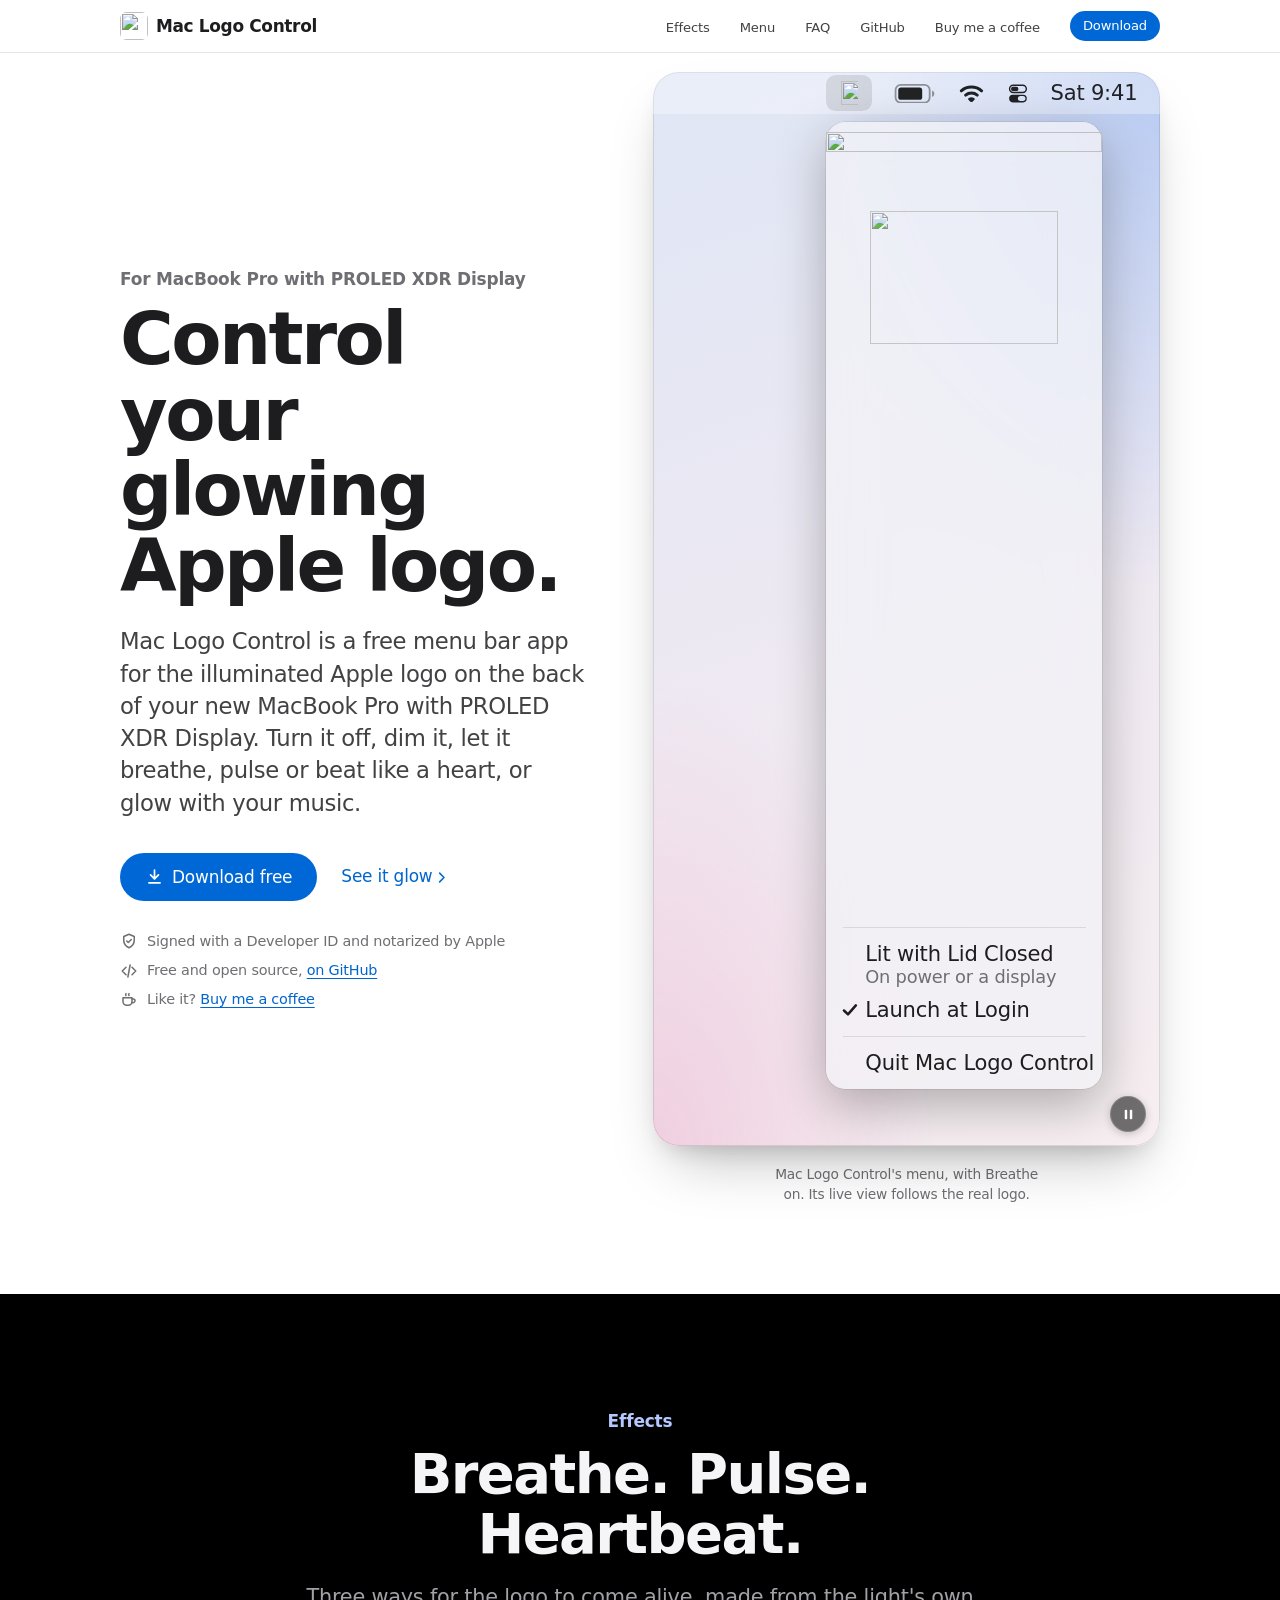
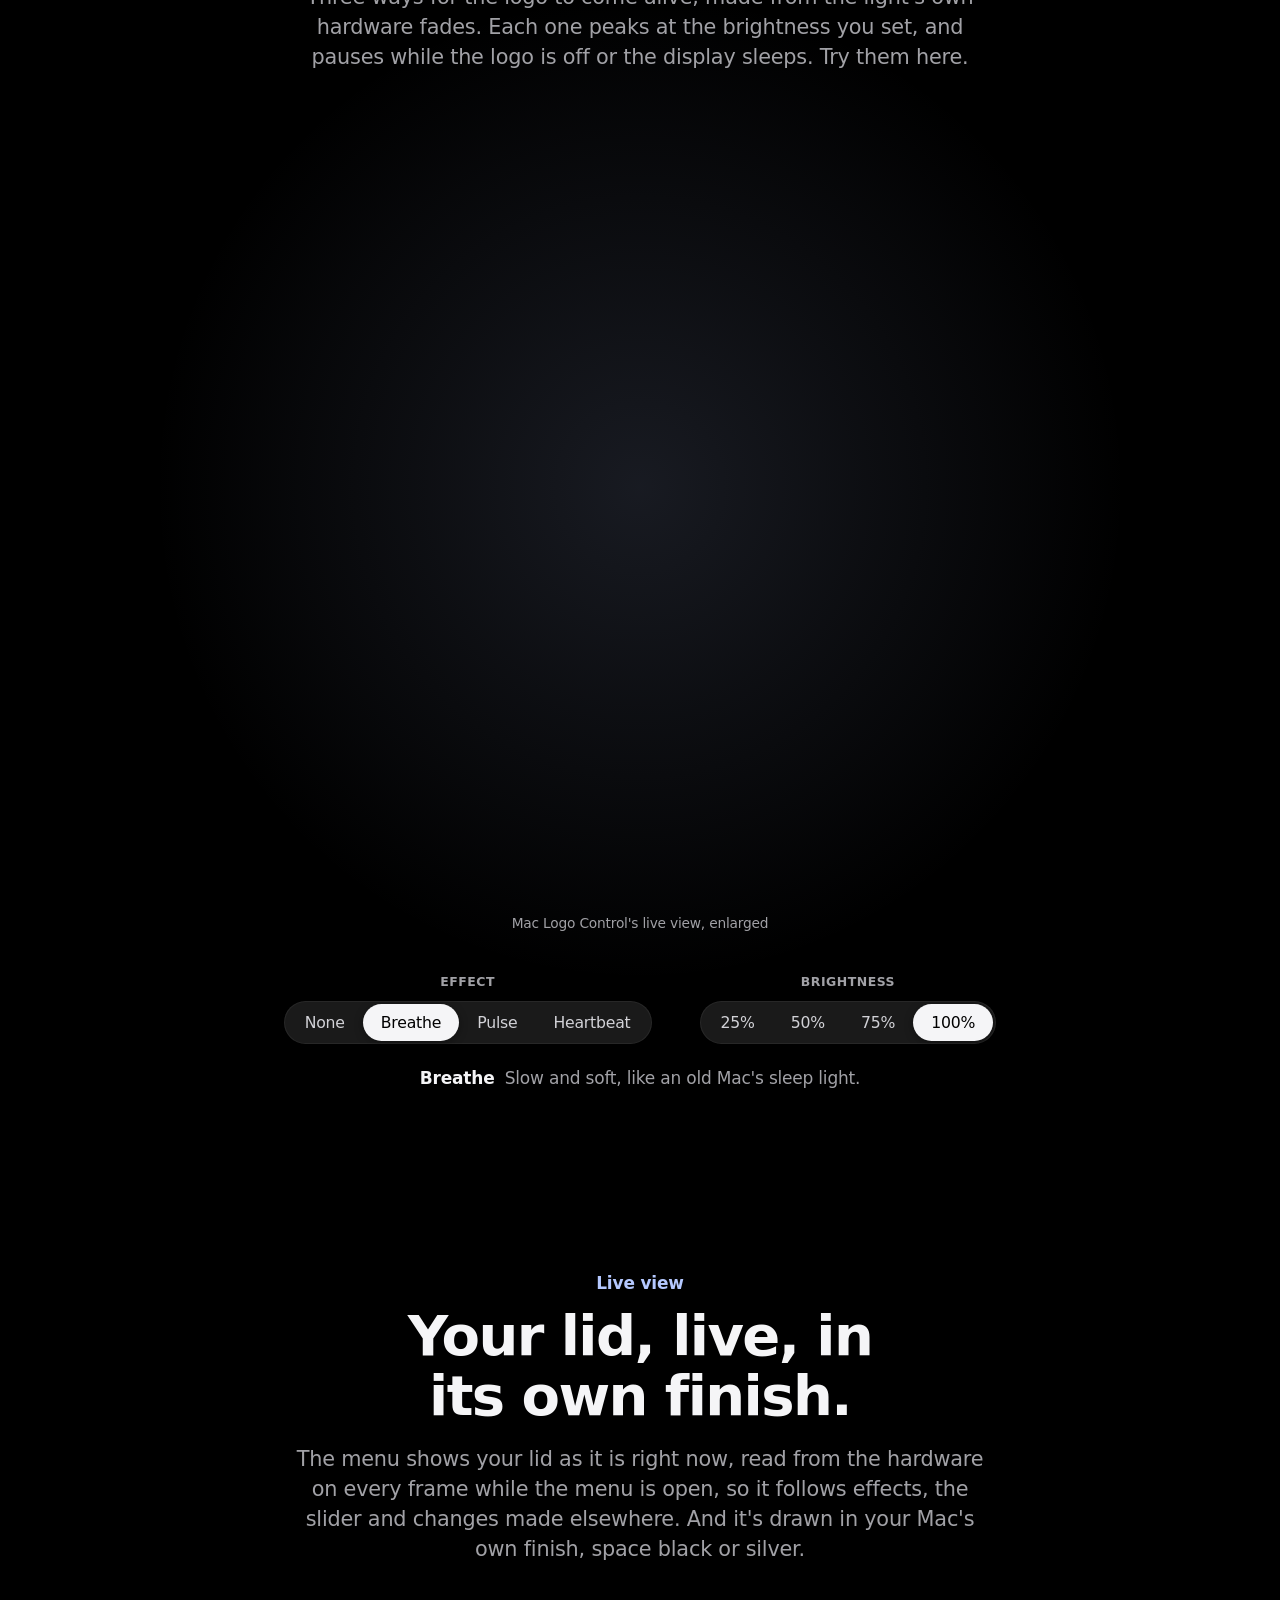
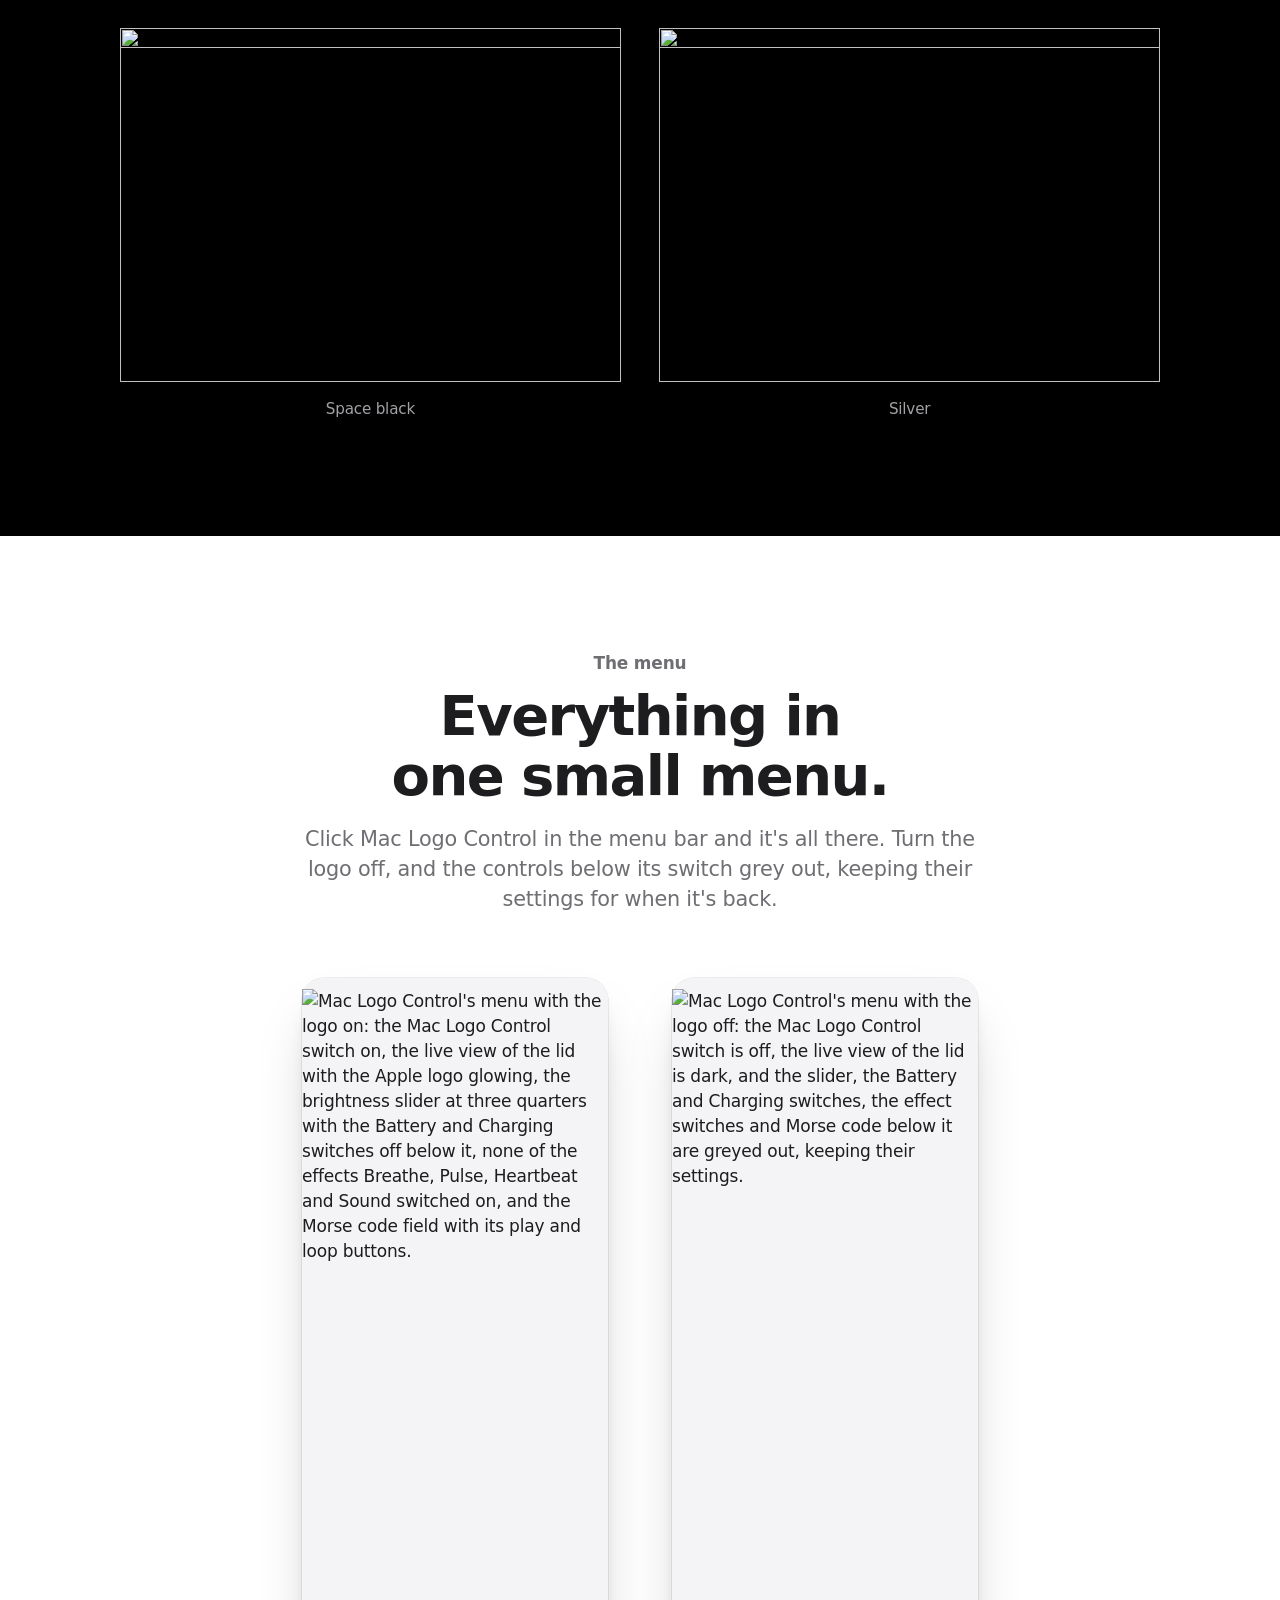
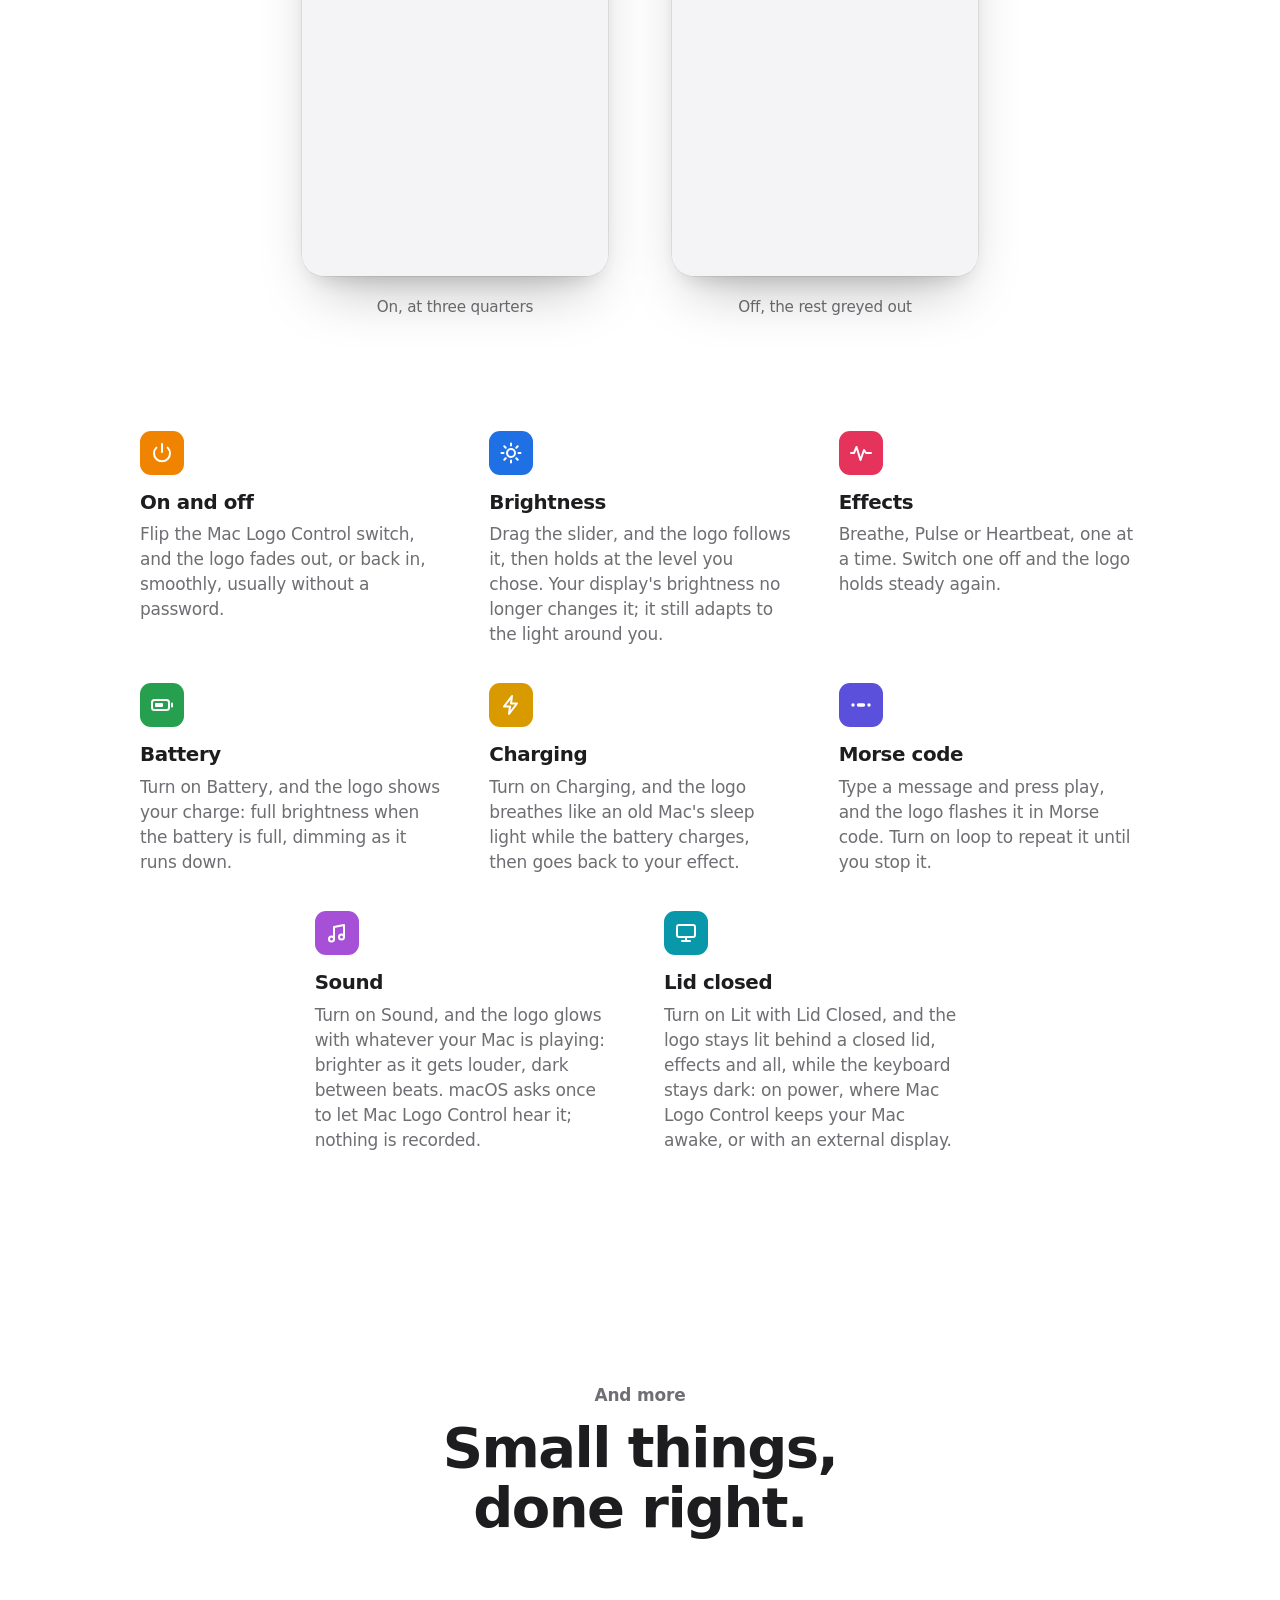
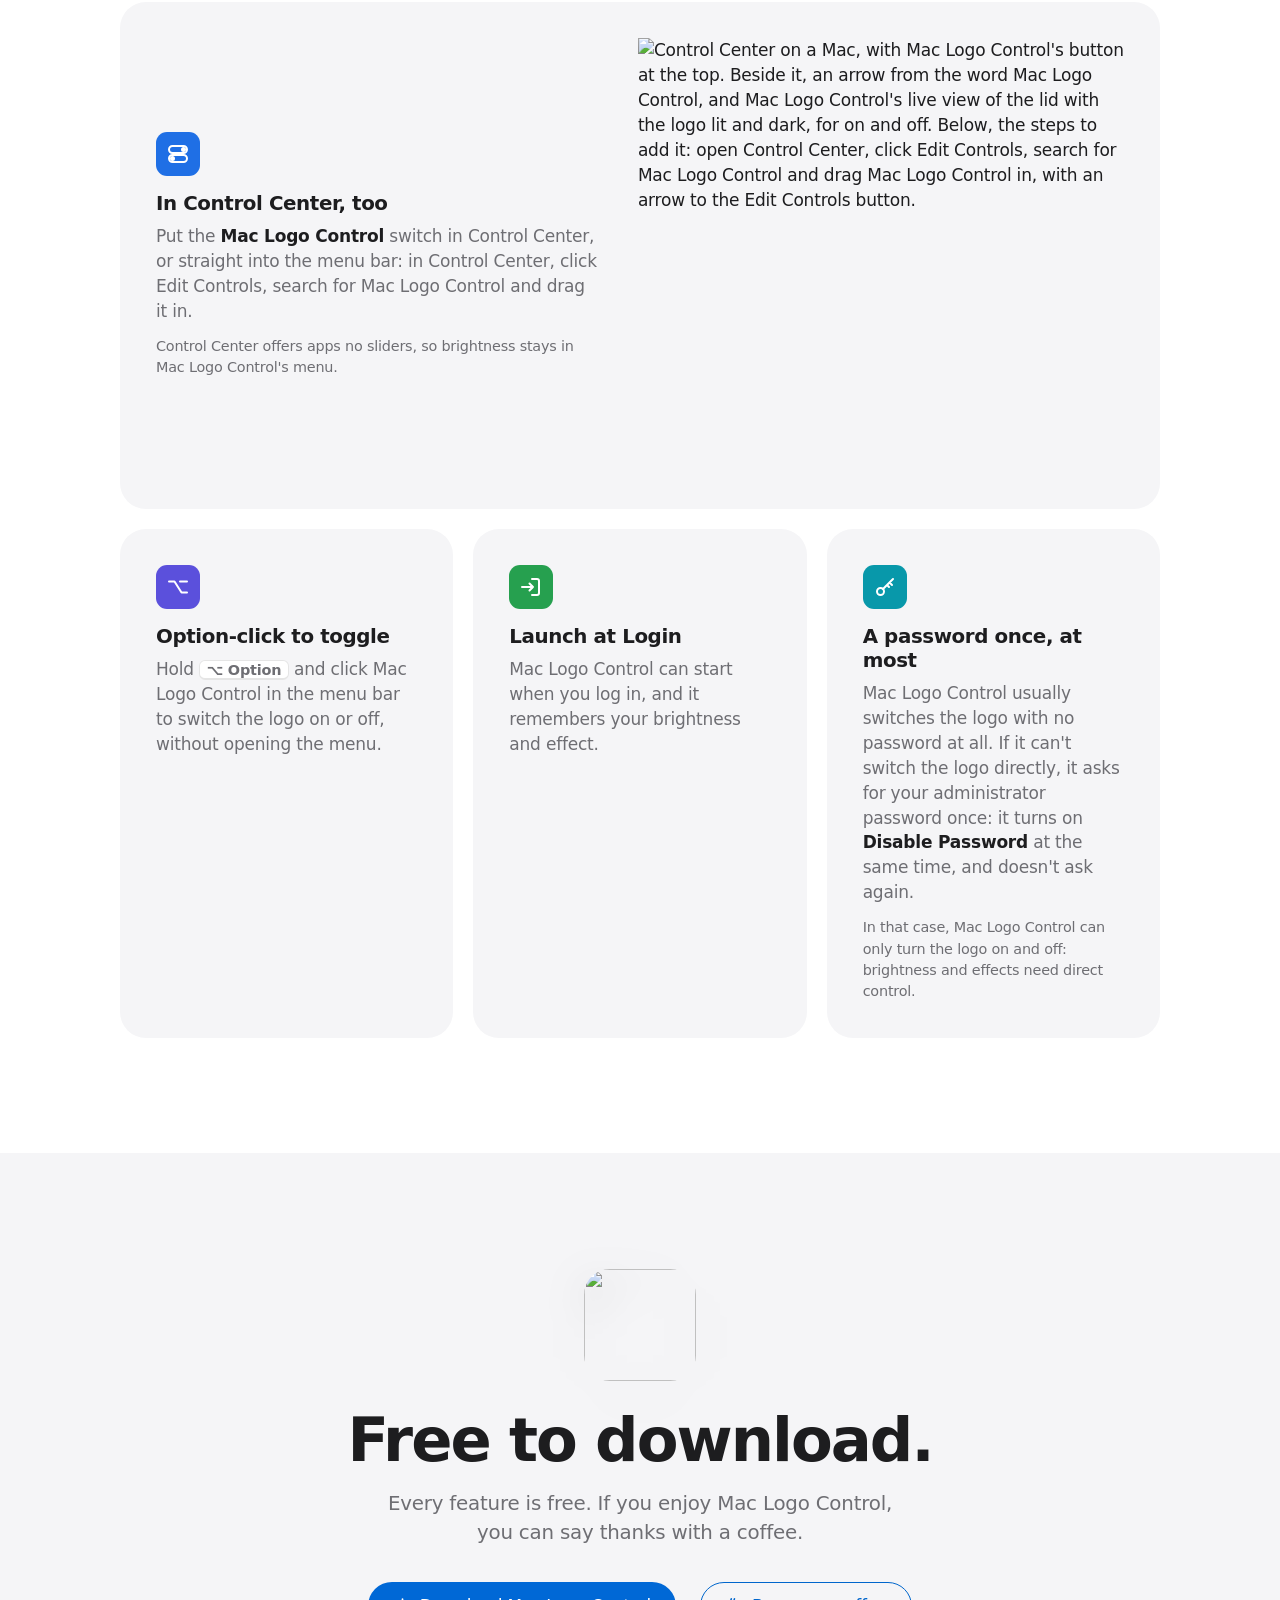
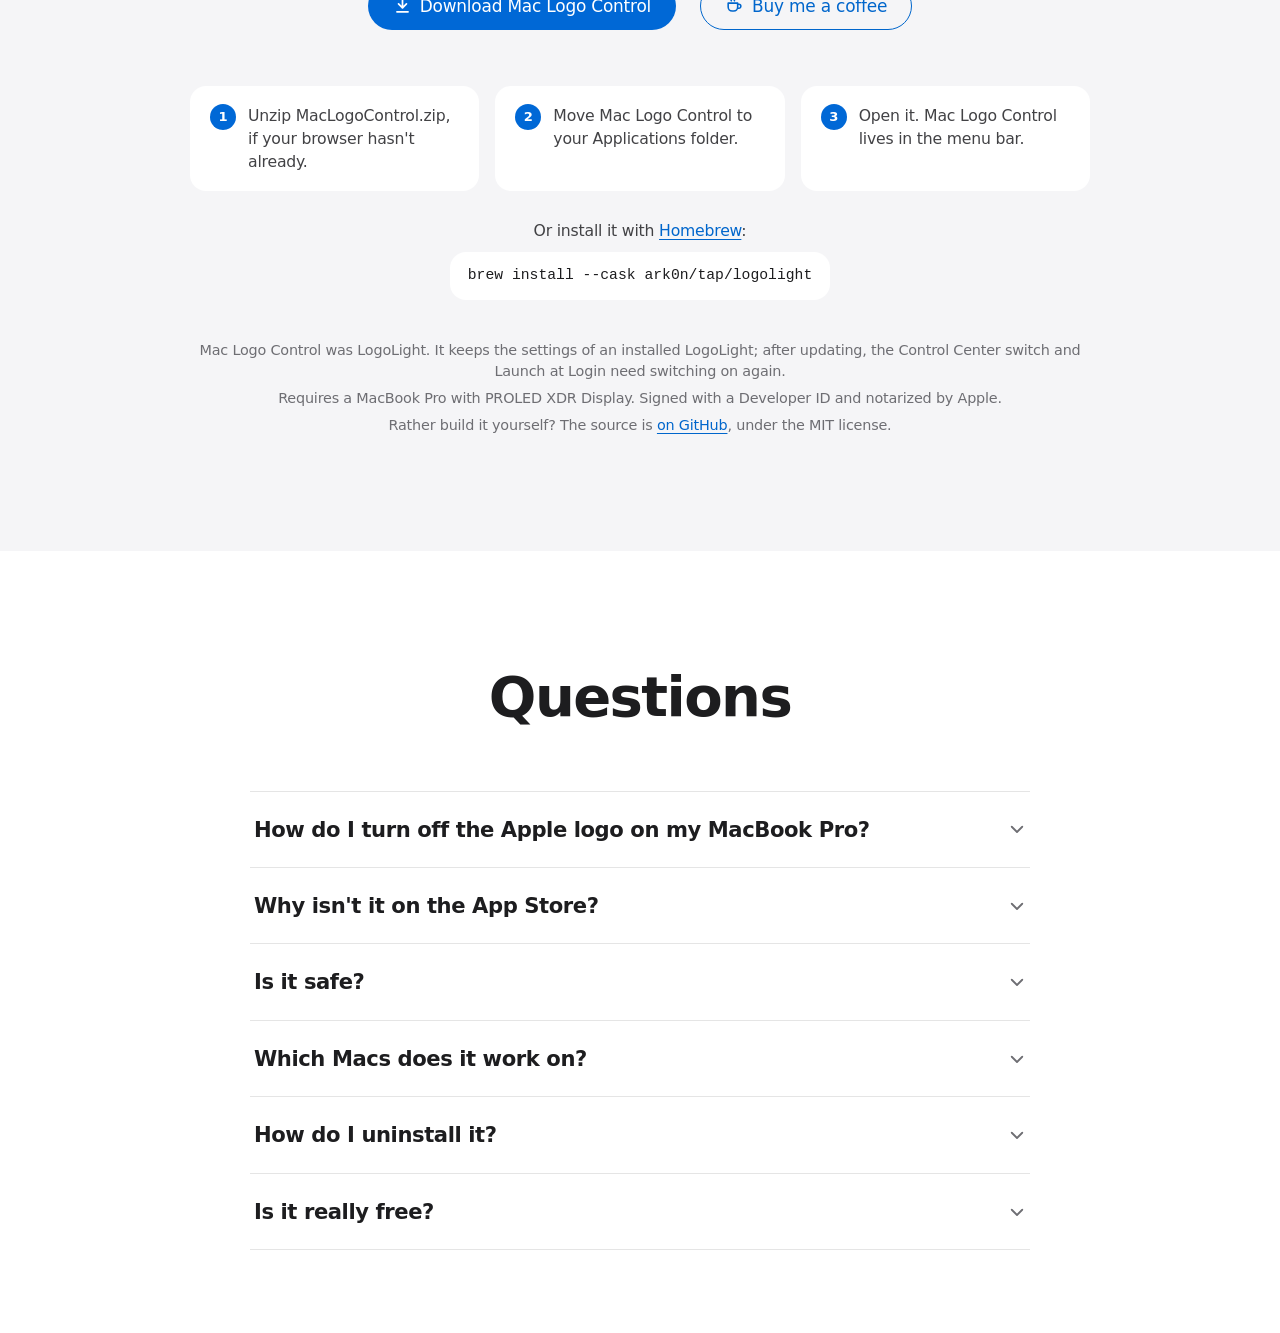
==== site/public/index.html @ 6c869ed7 "logolight.app stays the address; only the product's name changes The site now calls the app Mac Logo" ====
<!doctype html>
<html lang="en">
<head>
  <meta charset="utf-8">
  <meta name="viewport" content="width=device-width, initial-scale=1">
  <title>Mac Logo Control: turn off or dim the MacBook Pro's glowing Apple logo</title>
  <meta name="description" content="Turn off or dim the glowing Apple logo on the OLED MacBook Pro with PROLED XDR Display, let it breathe, pulse or beat like a heart, or glow with your music. A free, open-source menu bar app.">
  <meta name="robots" content="max-image-preview:large">
  <link rel="alternate" type="text/plain" href="https://logolight.app/llms.txt" title="Mac Logo Control, in plain text for AI assistants">
  <meta name="color-scheme" content="light dark">
  <meta name="theme-color" content="#ffffff" media="(prefers-color-scheme: light)">
  <meta name="theme-color" content="#0c0c0e" media="(prefers-color-scheme: dark)">
  <link rel="canonical" href="https://logolight.app/">
  <link rel="icon" href="favicon.ico" sizes="32x32">
  <link rel="icon" href="favicon.png" type="image/png" sizes="64x64">
  <link rel="apple-touch-icon" href="apple-touch-icon.png">
  <link rel="stylesheet" href="style.css">

  <meta property="og:type" content="website">
  <meta property="og:site_name" content="Mac Logo Control">
  <meta property="og:url" content="https://logolight.app/">
  <meta property="og:title" content="Mac Logo Control: turn off or dim the MacBook Pro's glowing Apple logo">
  <meta property="og:description" content="A free, open-source menu bar app for the illuminated Apple logo on the back of the OLED MacBook Pro with PROLED XDR Display. Turn it off, set its brightness, let it breathe, pulse or beat like a heart, or glow with your music.">
  <meta property="og:image" content="https://logolight.app/og-130.jpg">
  <meta property="og:image:type" content="image/jpeg">
  <meta property="og:image:width" content="1200">
  <meta property="og:image:height" content="630">
  <meta property="og:image:alt" content="Mac Logo Control: Control your glowing Apple logo. Turn it off, dim it, let it breathe or beat like a heart, or glow with your music. Right from the menu bar. Beside the text, Mac Logo Control's live view shows a large lid with the Apple logo glowing, next to its menu with the Mac Logo Control switch and Breathe switched on, and the Battery and Charging switches under the brightness slider.">
  <meta name="twitter:card" content="summary_large_image">

  <!-- Structured data for search engines and AI assistants: the app, and the FAQ below (keep the answers in step
       with the page's). A data block, not a script: it never runs, so the CSP's script-src 'none' doesn't apply.
       Bump softwareVersion with each release. -->
  <script type="application/ld+json">
  {
    "@context": "https://schema.org",
    "@graph": [
      {
        "@type": "WebSite",
        "@id": "https://logolight.app/#website",
        "url": "https://logolight.app/",
        "name": "Mac Logo Control",
        "inLanguage": "en"
      },
      {
        "@type": "SoftwareApplication",
        "@id": "https://logolight.app/#app",
        "name": "Mac Logo Control",
        "alternateName": "LogoLight",
        "url": "https://logolight.app/",
        "description": "A free, open-source menu bar app for the illuminated Apple logo on the back of the MacBook Pro with PROLED XDR Display (the OLED MacBook Pro). Turn the logo off and on with a smooth fade, set its brightness, animate it with Breathe, Pulse or Heartbeat, let it breathe while the battery charges, or let it glow with the sound your Mac is playing. Includes a control for Control Center.",
        "applicationCategory": "UtilitiesApplication",
        "operatingSystem": "macOS 14 or later",
        "softwareRequirements": "MacBook Pro with PROLED XDR Display",
        "softwareVersion": "1.4.0",
        "datePublished": "2026-11-20",
        "downloadUrl": "https://logolight.app/MacLogoControl.zip",
        "installUrl": "https://logolight.app/#download",
        "image": "https://logolight.app/images/app-icon-256.png",
        "screenshot": "https://logolight.app/images/menu-on-light-130.png",
        "featureList": [
          "Turn the illuminated Apple logo off and on, with a smooth fade",
          "Set the logo's brightness",
          "Effects: Breathe, Pulse and Heartbeat",
          "Battery indicator: the logo dims as the battery runs down",
          "Charging light: the logo breathes while the battery charges, like an old Mac's sleep light",
          "Flash a message in Morse code",
          "Sound: the logo glows with whatever the Mac is playing",
          "Keep the logo lit with the lid closed, on power or with an external display",
          "Live view of the lid in its own finish, space black or silver",
          "A Mac Logo Control switch for Control Center and the menu bar",
          "Option-click the menu bar icon to toggle the logo",
          "Launch at Login"
        ],
        "isAccessibleForFree": true,
        "offers": { "@type": "Offer", "price": "0", "priceCurrency": "USD" },
        "license": "https://opensource.org/license/mit",
        "author": { "@type": "Person", "name": "Ark0N", "url": "https://github.com/Ark0N" },
        "sameAs": ["https://github.com/Ark0N/MacLogoControl"]
      },
      {
        "@type": "FAQPage",
        "@id": "https://logolight.app/#faq",
        "mainEntity": [
          {
            "@type": "Question",
            "name": "How do I turn off the Apple logo on my MacBook Pro?",
            "acceptedAnswer": { "@type": "Answer", "text": "With Mac Logo Control, flip the Mac Logo Control switch at the top of its menu, or hold Option and click Mac Logo Control in the menu bar. The logo fades out, and stays off even after you quit Mac Logo Control or restart your Mac. Without Mac Logo Control, Apple's documented way is a command in Terminal: sudo defaults write com.apple.CoreBrightness LEBacklightMode -int 0 turns the logo off, and sudo defaults delete com.apple.CoreBrightness LEBacklightMode turns it back on. Apple documents only on and off; Mac Logo Control adds brightness and effects." }
          },
          {
            "@type": "Question",
            "name": "Why isn't it on the App Store?",
            "acceptedAnswer": { "@type": "Answer", "text": "Mac Logo Control works with the part of macOS that drives the logo, through system interfaces that Mac App Store apps aren't allowed to use. Store apps also have to run in a sandbox, which would shut Mac Logo Control out completely. So it's offered here instead, signed with a Developer ID and notarized by Apple." }
          },
          {
            "@type": "Question",
            "name": "Is it safe?",
            "acceptedAnswer": { "@type": "Answer", "text": "Mac Logo Control is signed with a Developer ID and notarized by Apple, which means Apple has checked it for malicious software. It usually needs no password. If Mac Logo Control can't switch the logo directly, it asks for one once, in the standard macOS dialog, and installs a small rule (in /etc/sudoers.d) that lets your user account run exactly two commands without a password: Apple's documented commands to turn the logo off and back on. Nothing else. The rule is checked before it's installed, so it can't break sudo, and unchecking Disable Password removes it. And the whole source is on GitHub, so anyone can check what it does." }
          },
          {
            "@type": "Question",
            "name": "Which Macs does it work on?",
            "acceptedAnswer": { "@type": "Answer", "text": "The MacBook Pro with PROLED XDR Display (the OLED MacBook Pro), the model with the illuminated Apple logo on the back of the lid. On other Macs, Mac Logo Control opens but tells you the logo isn't available." }
          },
          {
            "@type": "Question",
            "name": "How do I uninstall it?",
            "acceptedAnswer": { "@type": "Answer", "text": "If Disable Password is checked, uncheck it first. That removes the password rule. Turn off Launch at Login if you turned it on. Quit Mac Logo Control and move it from Applications to the Trash. Quitting stops any effect and returns the logo to its normal brightness. If you turned the logo off, it stays off. To turn it back on without Mac Logo Control, run sudo defaults delete com.apple.CoreBrightness LEBacklightMode in Terminal." }
          },
          {
            "@type": "Question",
            "name": "Is it really free?",
            "acceptedAnswer": { "@type": "Answer", "text": "Yes. Download it and use every feature for free. If you enjoy it, you can buy me a coffee, but it doesn't unlock anything; it just says thanks. It's open source, too: the code is on GitHub under the MIT license, so you can read it, change it or build it yourself." }
          }
        ]
      }
    ]
  }
  </script>
</head>
<body>
  <a class="skip" href="#main">Skip to content</a>

  <!-- Icons for the inline SVGs below. -->
  <svg class="sprite" aria-hidden="true" focusable="false">
    <defs>
      <symbol id="i-power" viewBox="0 0 24 24" fill="none" stroke="currentColor" stroke-width="2" stroke-linecap="round" stroke-linejoin="round"><path d="M12 3v8"/><path d="M6.4 6.6a8 8 0 1 0 11.2 0"/></symbol>
      <symbol id="i-sun" viewBox="0 0 24 24" fill="none" stroke="currentColor" stroke-width="2" stroke-linecap="round"><circle cx="12" cy="12" r="4"/><path d="M12 2.5v2M12 19.5v2M2.5 12h2M19.5 12h2M5.3 5.3l1.4 1.4M17.3 17.3l1.4 1.4M5.3 18.7l1.4-1.4M17.3 6.7l1.4-1.4"/></symbol>
      <symbol id="i-wave" viewBox="0 0 24 24" fill="none" stroke="currentColor" stroke-width="2" stroke-linecap="round" stroke-linejoin="round"><path d="M2 12h3l2.5-6 4 13 3.5-10 2 3h5"/></symbol>
      <symbol id="i-battery" viewBox="0 0 24 24" fill="none" stroke="currentColor" stroke-width="2" stroke-linecap="round" stroke-linejoin="round"><rect x="2" y="7" width="17" height="10" rx="2.5"/><path d="M22 10.5v3"/><rect x="5" y="10" width="8" height="4" rx="1" fill="currentColor" stroke="none"/></symbol>
      <symbol id="i-bolt" viewBox="0 0 24 24" fill="none" stroke="currentColor" stroke-width="2" stroke-linecap="round" stroke-linejoin="round"><path d="M13 3 5 13.5h6L10 21l8-10.5h-6z"/></symbol>
      <symbol id="i-morse" viewBox="0 0 24 24" fill="none" stroke="currentColor" stroke-width="3.4" stroke-linecap="round"><path d="M4 12h0M9.5 12h5M20 12h0"/></symbol>
      <symbol id="i-note" viewBox="0 0 24 24" fill="none" stroke="currentColor" stroke-width="2" stroke-linecap="round" stroke-linejoin="round"><path d="M9 18V6l10-2v12"/><circle cx="6.5" cy="18" r="2.5"/><circle cx="16.5" cy="16" r="2.5"/></symbol>
      <symbol id="i-display" viewBox="0 0 24 24" fill="none" stroke="currentColor" stroke-width="2" stroke-linecap="round" stroke-linejoin="round"><rect x="3" y="4" width="18" height="12" rx="2"/><path d="M12 16v4M8 20h8"/></symbol>
      <symbol id="i-option" viewBox="0 0 24 24" fill="none" stroke="currentColor" stroke-width="2" stroke-linecap="round" stroke-linejoin="round"><path d="M3 6.5h5.5l7 11H21M14 6.5h7"/></symbol>
      <symbol id="i-login" viewBox="0 0 24 24" fill="none" stroke="currentColor" stroke-width="2" stroke-linecap="round" stroke-linejoin="round"><path d="M13 4h5a2 2 0 0 1 2 2v12a2 2 0 0 1-2 2h-5"/><path d="M3 12h11M10.5 8.5 14 12l-3.5 3.5"/></symbol>
      <symbol id="i-key" viewBox="0 0 24 24" fill="none" stroke="currentColor" stroke-width="2" stroke-linecap="round" stroke-linejoin="round"><circle cx="7.5" cy="16.5" r="3.5"/><path d="M10 14 20 4M16.5 7.5l2.5 2.5M14 10l2 2"/></symbol>
      <symbol id="i-toggles" viewBox="0 0 24 24" fill="none" stroke="currentColor" stroke-width="2"><rect x="3" y="4" width="18" height="7" rx="3.5"/><circle cx="17.5" cy="7.5" r="1.5" fill="currentColor"/><rect x="3" y="13" width="18" height="7" rx="3.5"/><circle cx="6.5" cy="16.5" r="1.5" fill="currentColor"/></symbol>
      <symbol id="i-download" viewBox="0 0 24 24" fill="none" stroke="currentColor" stroke-width="2.2" stroke-linecap="round" stroke-linejoin="round"><path d="M12 4v11M7 10l5 5 5-5M5 20h14"/></symbol>
      <symbol id="i-cup" viewBox="0 0 24 24" fill="none" stroke="currentColor" stroke-width="2" stroke-linecap="round" stroke-linejoin="round"><path d="M4 9h12v5a5 5 0 0 1-5 5H9a5 5 0 0 1-5-5z"/><path d="M16 10.5h1.5a2.5 2.5 0 0 1 0 5H16"/><path d="M8 3.5c-.6.8-.6 1.7 0 2.5M12 3.5c-.6.8-.6 1.7 0 2.5"/></symbol>
      <symbol id="i-shield" viewBox="0 0 24 24" fill="none" stroke="currentColor" stroke-width="2" stroke-linecap="round" stroke-linejoin="round"><path d="M12 3 5 6v5c0 4.5 3 8.3 7 10 4-1.7 7-5.5 7-10V6z"/><path d="m9 12 2 2 4-4"/></symbol>
      <symbol id="i-code" viewBox="0 0 24 24" fill="none" stroke="currentColor" stroke-width="2" stroke-linecap="round" stroke-linejoin="round"><path d="m8 7-5 5 5 5M16 7l5 5-5 5M13.5 4l-3 16"/></symbol>
      <symbol id="i-chevron" viewBox="0 0 24 24" fill="none" stroke="currentColor" stroke-width="2.4" stroke-linecap="round" stroke-linejoin="round"><path d="m9 5 7 7-7 7"/></symbol>
      <symbol id="i-check" viewBox="0 0 12 12" fill="none" stroke="currentColor" stroke-width="1.7" stroke-linecap="round" stroke-linejoin="round"><path d="M2 6.4 4.7 9 10 3"/></symbol>
      <symbol id="i-pause" viewBox="0 0 16 16" fill="currentColor"><rect x="4" y="3" width="2.6" height="10" rx="1"/><rect x="9.4" y="3" width="2.6" height="10" rx="1"/></symbol>
      <symbol id="i-play" viewBox="0 0 16 16" fill="currentColor"><path d="M5 3.2v9.6a.8.8 0 0 0 1.2.7l7.6-4.8a.8.8 0 0 0 0-1.4L6.2 2.5A.8.8 0 0 0 5 3.2z"/></symbol>
      <!-- Generic menu bar glyphs for the scene around the real menu. -->
      <symbol id="g-battery" viewBox="0 0 27 13"><rect x=".6" y=".6" width="22.8" height="11.8" rx="3.4" fill="none" stroke="currentColor" stroke-opacity=".45" stroke-width="1.2"/><rect x="2.4" y="2.4" width="16" height="8.2" rx="1.8" fill="currentColor"/><path d="M25 4.4c.9.3 1.5 1.1 1.5 2.1s-.6 1.8-1.5 2.1z" fill="currentColor" fill-opacity=".45"/></symbol>
      <symbol id="g-wifi" viewBox="0 0 18 13"><path d="M2.2 4.6a10.4 10.4 0 0 1 13.6 0M5.1 7.4a6.1 6.1 0 0 1 7.8 0" fill="none" stroke="currentColor" stroke-width="2" stroke-linecap="round"/><path d="M8.12 11.64 6.94 10.46a.6.6 0 0 1 .09-.93 3.58 3.58 0 0 1 3.94 0 .6.6 0 0 1 .09.93l-1.18 1.18a1.25 1.25 0 0 1-1.76 0z" fill="currentColor"/></symbol>
      <symbol id="g-controls" viewBox="0 0 16 14"><rect x="2.36" y="1.48" width="11.23" height="4.86" rx="2.43" fill="none" stroke="currentColor" stroke-width=".95"/><rect x="3.31" y="2.44" width="5" height="3" rx="1.5" fill="currentColor"/><path d="M4.48 7.81h6.99a2.6 2.6 0 0 1 0 5.19H4.48a2.6 2.6 0 0 1 0-5.19zm4.93.94a1.66 1.66 0 0 0 0 3.31h2.12a1.66 1.66 0 0 0 0-3.31z" fill="currentColor" fill-rule="evenodd"/></symbol>
    </defs>
  </svg>

  <header class="site-header">
    <div class="wrap">
      <a class="brand" href="/">
        <img src="images/app-icon-128.png" width="28" height="28" alt="">
        <span>Mac Logo Control</span>
      </a>
      <nav class="site-nav" aria-label="Main">
        <ul>
          <li class="nav-wide"><a href="#effects">Effects</a></li>
          <li class="nav-wide"><a href="#menu">Menu</a></li>
          <li><a href="#faq">FAQ</a></li>
          <li class="nav-mid"><a href="https://github.com/Ark0N/MacLogoControl">GitHub</a></li>
          <li class="nav-coffee"><a href="https://buymeacoffee.com/arkon" rel="noopener">Buy me a coffee</a></li>
          <li><a class="nav-cta" href="#download">Download</a></li>
        </ul>
      </nav>
    </div>
  </header>

  <main id="main">
    <section class="hero" aria-labelledby="hero-title">
      <div class="wrap hero-grid">
        <div class="hero-copy">
          <p class="eyebrow">For MacBook Pro with PROLED XDR Display</p>
          <h1 id="hero-title">Control your glowing Apple&nbsp;logo.</h1>
          <p class="lead">Mac Logo Control is a free menu bar app for the illuminated Apple logo on the back of your new MacBook&nbsp;Pro with PROLED XDR&nbsp;Display. Turn it off, dim it, let it breathe, pulse or beat like a heart, or glow with your&nbsp;music.</p>
          <div class="actions">
            <a class="btn btn-primary" href="/MacLogoControl.zip">
              <svg aria-hidden="true" focusable="false"><use href="#i-download"/></svg>
              Download free
            </a>
            <a class="btn-link" href="#effects">See it glow<svg aria-hidden="true" focusable="false"><use href="#i-chevron"/></svg></a>
          </div>
          <ul class="facts" role="list">
            <li><svg aria-hidden="true" focusable="false"><use href="#i-shield"/></svg>Signed with a Developer ID and notarized by Apple</li>
            <li><svg aria-hidden="true" focusable="false"><use href="#i-code"/></svg><span>Free and open source, <a href="https://github.com/Ark0N/MacLogoControl">on GitHub</a></span></li>
            <li><svg aria-hidden="true" focusable="false"><use href="#i-cup"/></svg><span>Like it? <a href="https://buymeacoffee.com/arkon" rel="noopener">Buy me a coffee</a></span></li>
          </ul>
        </div>

        <figure class="scene">
          <div class="screen-frame">
            <!-- The menu is a real render of Mac Logo Control's panel (MACLOGOCONTROL_RENDER_PANEL, see PanelRenderer), with the
                 live view unlit; the menu bar, the menu's frame and its two plain items are drawn here, as the app shows
                 them. The live view's light (MACLOGOCONTROL_RENDER_LIGHT) is laid over the lid and faded with Breathe's timing. -->
            <div class="screen" role="img" aria-label="Mac Logo Control's menu, open below its icon in the menu bar. At the top, the Mac Logo Control switch is on. Below it, the live view of the lid, with the Apple logo glowing and slowly breathing, then the brightness slider near full and the Battery and Charging switches, and of the effects Breathe, Pulse, Heartbeat and Sound, Breathe is on. Below them, Morse code: a message field with play and loop buttons. Then Lit with Lid Closed, on power or with a display, Launch at Login, checked, and Quit Mac Logo Control.">
              <div class="menubar">
                <span class="status status-open">
                  <img class="status-icon" src="images/menubar-icon.png" width="12" height="17" alt="">
                  <span class="menu">
                    <span class="menu-panel">
                      <picture>
                        <source srcset="images/menu-breathe-dark-130.png" media="(prefers-color-scheme: dark)">
                        <img src="images/menu-breathe-light-130.png" width="850" height="2435" alt="" fetchpriority="high">
                      </picture>
                      <span class="glow anim-breathe">
                        <img class="halo" src="images/lid-light-696.png" width="696" height="492" alt="">
                        <img src="images/lid-shape-696.png" width="696" height="492" alt="">
                      </span>
                    </span>
                    <span class="menu-sep"></span>
                    <span class="menu-item menu-item-two">Lit with Lid Closed<span class="menu-subtitle">On power or a display</span></span>
                    <span class="menu-item"><svg class="menu-check" aria-hidden="true" focusable="false"><use href="#i-check"/></svg>Launch at Login</span>
                    <span class="menu-sep"></span>
                    <span class="menu-item">Quit Mac Logo Control</span>
                  </span>
                </span>
                <svg class="glyph glyph-battery" aria-hidden="true" focusable="false"><use href="#g-battery"/></svg>
                <svg class="glyph glyph-wifi" aria-hidden="true" focusable="false"><use href="#g-wifi"/></svg>
                <svg class="glyph glyph-controls" aria-hidden="true" focusable="false"><use href="#g-controls"/></svg>
                <span class="clock">Sat 9:41</span>
              </div>
            </div>
            <label class="pause">
              <input type="checkbox">
              <svg class="pause-icon" aria-hidden="true" focusable="false"><use href="#i-pause"/></svg>
              <svg class="play-icon" aria-hidden="true" focusable="false"><use href="#i-play"/></svg>
              <span class="visually-hidden">Pause the animation</span>
            </label>
          </div>
          <figcaption>Mac Logo Control's menu, with Breathe on. Its live view follows the real&nbsp;logo.</figcaption>
        </figure>
      </div>
    </section>

    <div class="stage">
      <section class="stage-part" id="effects" aria-labelledby="effects-title">
        <div class="wrap">
          <div class="section-head">
            <p class="eyebrow">Effects</p>
            <h2 id="effects-title">Breathe. Pulse. Heartbeat.</h2>
            <p>Three ways for the logo to come alive, made from the light's own hardware fades. Each one peaks at the brightness you set, and pauses while the logo is off or the display sleeps. Try them&nbsp;here.</p>
          </div>

          <div class="play">
            <!-- Mac Logo Control's live view at 14x (MACLOGOCONTROL_RENDER_SCALE, _GLOWS=0, _LIGHT): the lid unlit, with the logo's
                 light over it. The light's group and its glow both fade to the level, as the live view draws it.
                 The controls below pick the effect (timings from LogoEffect.cycle) and the level, without scripts. -->
            <figure class="big-lid">
              <span class="lid" role="img" aria-label="Mac Logo Control's live view, enlarged: the lid of the MacBook Pro, with the Apple logo glowing at the effect and brightness chosen below.">
                <img src="images/lid-black-1624.png" srcset="images/lid-black-696.png 696w, images/lid-black-1160.png 1160w, images/lid-black-1624.png 1624w" sizes="min(100vw - 32px, 760px)" width="1624" height="1148" alt="" loading="lazy" decoding="async">
                <span class="glow">
                  <img class="halo" src="images/lid-light-1624.png" srcset="images/lid-light-696.png 696w, images/lid-light-1160.png 1160w, images/lid-light-1624.png 1624w" sizes="min(100vw - 32px, 760px)" width="1624" height="1148" alt="" loading="lazy" decoding="async">
                  <img src="images/lid-shape-1624.png" srcset="images/lid-shape-696.png 696w, images/lid-shape-1160.png 1160w, images/lid-shape-1624.png 1624w" sizes="min(100vw - 32px, 760px)" width="1624" height="1148" alt="" loading="lazy" decoding="async">
                </span>
              </span>
              <figcaption>Mac Logo Control's live view, enlarged</figcaption>
            </figure>

            <div class="controls">
              <fieldset class="segmented">
                <legend>Effect</legend>
                <div class="segments">
                  <label><input type="radio" name="effect" id="fx-none"><span>None</span></label>
                  <label><input type="radio" name="effect" id="fx-breathe" checked><span>Breathe</span></label>
                  <label><input type="radio" name="effect" id="fx-pulse"><span>Pulse</span></label>
                  <label><input type="radio" name="effect" id="fx-heartbeat"><span>Heartbeat</span></label>
                </div>
              </fieldset>
              <fieldset class="segmented">
                <legend>Brightness</legend>
                <div class="segments">
                  <label><input type="radio" name="level" id="lv-25"><span>25%</span></label>
                  <label><input type="radio" name="level" id="lv-50"><span>50%</span></label>
                  <label><input type="radio" name="level" id="lv-75"><span>75%</span></label>
                  <label><input type="radio" name="level" id="lv-100" checked><span>100%</span></label>
                </div>
              </fieldset>
            </div>

            <div class="fx-notes">
              <p class="fx-note fx-note-none">No effect: the logo holds steady at your brightness, and still adapts to the light around&nbsp;you.</p>
              <p class="fx-note fx-note-breathe"><strong>Breathe</strong> Slow and soft, like an old Mac's sleep&nbsp;light.</p>
              <p class="fx-note fx-note-pulse"><strong>Pulse</strong> A steady, quicker rise and&nbsp;fall.</p>
              <p class="fx-note fx-note-heartbeat"><strong>Heartbeat</strong> Two quick beats, then a&nbsp;rest.</p>
              <p class="motion-note">Reduce Motion is on, so the effects aren't animated&nbsp;here.</p>
            </div>
          </div>
        </div>
      </section>

      <section class="stage-part" id="live-view" aria-labelledby="live-title">
        <div class="wrap">
          <div class="section-head">
            <p class="eyebrow">Live view</p>
            <h2 id="live-title">Your lid, live, in its own&nbsp;finish.</h2>
            <p>The menu shows your lid as it is right now, read from the hardware on every frame while the menu is open, so it follows effects, the slider and changes made elsewhere. And it's drawn in your Mac's own finish, space black or&nbsp;silver.</p>
          </div>

          <ul class="finishes" role="list">
            <li>
              <figure>
                <span class="lid" role="img" aria-label="The live view in space black, with the Apple logo glowing.">
                  <img src="images/lid-black-1160.png" srcset="images/lid-black-696.png 696w, images/lid-black-1160.png 1160w" sizes="(min-width: 640px) min(46vw, 500px), calc(100vw - 32px)" width="1160" height="820" alt="" loading="lazy" decoding="async">
                  <span class="glow">
                    <img class="halo" src="images/lid-light-1160.png" srcset="images/lid-light-696.png 696w, images/lid-light-1160.png 1160w" sizes="(min-width: 640px) min(46vw, 500px), calc(100vw - 32px)" width="1160" height="820" alt="" loading="lazy" decoding="async">
                    <img src="images/lid-shape-1160.png" srcset="images/lid-shape-696.png 696w, images/lid-shape-1160.png 1160w" sizes="(min-width: 640px) min(46vw, 500px), calc(100vw - 32px)" width="1160" height="820" alt="" loading="lazy" decoding="async">
                  </span>
                </span>
                <figcaption>Space black</figcaption>
              </figure>
            </li>
            <li>
              <figure>
                <span class="lid" role="img" aria-label="The live view in silver, with the Apple logo glowing.">
                  <img src="images/lid-silver-1160.png" srcset="images/lid-silver-696.png 696w, images/lid-silver-1160.png 1160w" sizes="(min-width: 640px) min(46vw, 500px), calc(100vw - 32px)" width="1160" height="820" alt="" loading="lazy" decoding="async">
                  <span class="glow">
                    <img class="halo" src="images/lid-light-1160.png" srcset="images/lid-light-696.png 696w, images/lid-light-1160.png 1160w" sizes="(min-width: 640px) min(46vw, 500px), calc(100vw - 32px)" width="1160" height="820" alt="" loading="lazy" decoding="async">
                    <img src="images/lid-shape-1160.png" srcset="images/lid-shape-696.png 696w, images/lid-shape-1160.png 1160w" sizes="(min-width: 640px) min(46vw, 500px), calc(100vw - 32px)" width="1160" height="820" alt="" loading="lazy" decoding="async">
                  </span>
                </span>
                <figcaption>Silver</figcaption>
              </figure>
            </li>
          </ul>
        </div>
      </section>
    </div>

    <section class="section" id="menu" aria-labelledby="menu-title">
      <div class="wrap">
        <div class="section-head">
          <p class="eyebrow">The menu</p>
          <h2 id="menu-title">Everything in one small menu.</h2>
          <p>Click Mac Logo Control in the menu bar and it's all there. Turn the logo off, and the controls below its switch grey out, keeping their settings for when it's back.</p>
        </div>

        <div class="menu-pair">
          <figure class="menu-shot">
            <span class="menu menu-alone">
              <picture>
                <source srcset="images/menu-on-dark-130.png" media="(prefers-color-scheme: dark)">
                <img src="images/menu-on-light-130.png" width="850" height="2435" alt="Mac Logo Control's menu with the logo on: the Mac Logo Control switch on, the live view of the lid with the Apple logo glowing, the brightness slider at three quarters with the Battery and Charging switches off below it, none of the effects Breathe, Pulse, Heartbeat and Sound switched on, and the Morse code field with its play and loop buttons." loading="lazy" decoding="async">
              </picture>
            </span>
            <figcaption>On, at three quarters</figcaption>
          </figure>
          <figure class="menu-shot">
            <span class="menu menu-alone">
              <picture>
                <source srcset="images/menu-off-dark-130.png" media="(prefers-color-scheme: dark)">
                <img src="images/menu-off-light-130.png" width="850" height="2435" alt="Mac Logo Control's menu with the logo off: the Mac Logo Control switch is off, the live view of the lid is dark, and the slider, the Battery and Charging switches, the effect switches and Morse code below it are greyed out, keeping their settings." loading="lazy" decoding="async">
              </picture>
            </span>
            <figcaption>Off, the rest greyed out</figcaption>
          </figure>
        </div>

        <ul class="trio" role="list">
          <li class="feature">
            <span class="tile tile-orange"><svg aria-hidden="true" focusable="false"><use href="#i-power"/></svg></span>
            <h3>On and off</h3>
            <p>Flip the Mac Logo Control switch, and the logo fades out, or back in, smoothly, usually without a password.</p>
          </li>
          <li class="feature">
            <span class="tile tile-blue"><svg aria-hidden="true" focusable="false"><use href="#i-sun"/></svg></span>
            <h3>Brightness</h3>
            <p>Drag the slider, and the logo follows it, then holds at the level you chose. Your display's brightness no longer changes it; it still adapts to the light around you.</p>
          </li>
          <li class="feature">
            <span class="tile tile-pink"><svg aria-hidden="true" focusable="false"><use href="#i-wave"/></svg></span>
            <h3>Effects</h3>
            <p>Breathe, Pulse or Heartbeat, one at a time. Switch one off and the logo holds steady again.</p>
          </li>
          <li class="feature">
            <span class="tile tile-green"><svg aria-hidden="true" focusable="false"><use href="#i-battery"/></svg></span>
            <h3>Battery</h3>
            <p>Turn on Battery, and the logo shows your charge: full brightness when the battery is full, dimming as it runs down.</p>
          </li>
          <li class="feature">
            <span class="tile tile-yellow"><svg aria-hidden="true" focusable="false"><use href="#i-bolt"/></svg></span>
            <h3>Charging</h3>
            <p>Turn on Charging, and the logo breathes like an old Mac's sleep light while the battery charges, then goes back to your effect.</p>
          </li>
          <li class="feature">
            <span class="tile tile-indigo"><svg aria-hidden="true" focusable="false"><use href="#i-morse"/></svg></span>
            <h3>Morse code</h3>
            <p>Type a message and press play, and the logo flashes it in Morse code. Turn on loop to repeat it until you stop it.</p>
          </li>
          <li class="feature">
            <span class="tile tile-purple"><svg aria-hidden="true" focusable="false"><use href="#i-note"/></svg></span>
            <h3>Sound</h3>
            <p>Turn on Sound, and the logo glows with whatever your Mac is playing: brighter as it gets louder, dark between beats. macOS asks once to let Mac Logo Control hear it; nothing is recorded.</p>
          </li>
          <li class="feature">
            <span class="tile tile-teal"><svg aria-hidden="true" focusable="false"><use href="#i-display"/></svg></span>
            <h3>Lid closed</h3>
            <p>Turn on Lit with Lid Closed, and the logo stays lit behind a closed lid, effects and all, while the keyboard stays dark: on power, where Mac Logo Control keeps your Mac awake, or with an external display.</p>
          </li>
        </ul>
      </div>
    </section>

    <section class="section" id="more" aria-labelledby="more-title">
      <div class="wrap">
        <div class="section-head">
          <p class="eyebrow">And more</p>
          <h2 id="more-title">Small things, done right.</h2>
        </div>

        <ul class="cards" role="list">
          <li class="card feature card-cc" data-feature="control-center">
            <div class="cc-copy">
              <span class="tile tile-blue"><svg aria-hidden="true" focusable="false"><use href="#i-toggles"/></svg></span>
              <h3>In Control Center, too</h3>
              <p>Put the <strong>Mac Logo Control</strong> switch in Control Center, or straight into the menu bar: in Control Center, click Edit Controls, search for Mac Logo Control and drag it&nbsp;in.</p>
              <p class="fine">Control Center offers apps no sliders, so brightness stays in Mac Logo Control's menu.</p>
            </div>
            <!-- The real Control Center screenshot (docs/control-center.png, the README's), with the card spanning the
                 row and the picture beside the text. For separate light and dark pictures, save them as
                 images/control-center-light.png and images/control-center-dark.png and add
                 <source srcset="images/control-center-dark.png" media="(prefers-color-scheme: dark)"> in a <picture>. -->
            <figure class="cc-shot">
              <img src="images/control-center-130.png" width="1440" height="1289" alt="Control Center on a Mac, with Mac Logo Control's button at the top. Beside it, an arrow from the word Mac Logo Control, and Mac Logo Control's live view of the lid with the logo lit and dark, for on and off. Below, the steps to add it: open Control Center, click Edit Controls, search for Mac Logo Control and drag Mac Logo Control in, with an arrow to the Edit Controls button." loading="lazy" decoding="async">
            </figure>
          </li>
          <li class="card feature">
            <span class="tile tile-indigo"><svg aria-hidden="true" focusable="false"><use href="#i-option"/></svg></span>
            <h3>Option-click to toggle</h3>
            <p>Hold <kbd>⌥ Option</kbd> and click Mac Logo Control in the menu bar to switch the logo on or off, without opening the menu.</p>
          </li>
          <li class="card feature">
            <span class="tile tile-green"><svg aria-hidden="true" focusable="false"><use href="#i-login"/></svg></span>
            <h3>Launch at Login</h3>
            <p>Mac Logo Control can start when you log in, and it remembers your brightness and effect.</p>
          </li>
          <li class="card feature">
            <span class="tile tile-teal"><svg aria-hidden="true" focusable="false"><use href="#i-key"/></svg></span>
            <h3>A password once, at most</h3>
            <p>Mac Logo Control usually switches the logo with no password at all. If it can't switch the logo directly, it asks for your administrator password once: it turns on <strong>Disable Password</strong> at the same time, and doesn't ask again.</p>
            <p class="fine">In that case, Mac Logo Control can only turn the logo on and off: brightness and effects need direct control.</p>
          </li>
        </ul>
      </div>
    </section>

    <section class="section section-alt" id="download" aria-labelledby="download-title">
      <div class="wrap offer">
        <img class="offer-icon" src="images/app-icon-256.png" width="112" height="112" alt="">
        <h2 id="download-title">Free to download.</h2>
        <p class="offer-text">Every feature is free. If you enjoy Mac Logo Control, you can say thanks with a&nbsp;coffee.</p>
        <div class="actions">
          <a class="btn btn-primary" href="/MacLogoControl.zip">
            <svg aria-hidden="true" focusable="false"><use href="#i-download"/></svg>
            Download Mac Logo Control
          </a>
          <!-- The support link, also in the README's Support section. Donations state no amount. -->
          <a class="btn btn-secondary" href="https://buymeacoffee.com/arkon" rel="noopener">
            <svg aria-hidden="true" focusable="false"><use href="#i-cup"/></svg>
            Buy me a coffee
          </a>
        </div>
        <ol class="steps" role="list" aria-label="Installing">
          <li>Unzip MacLogoControl.zip, if your browser hasn't already.</li>
          <li>Move Mac Logo Control to your Applications folder.</li>
          <li>Open it. Mac Logo Control lives in the menu bar.</li>
        </ol>
        <!-- The cask is in github.com/Ark0N/homebrew-tap; also in the README's Install section. -->
        <div class="brew">
          <p>Or install it with <a href="https://brew.sh" rel="noopener">Homebrew</a>:</p>
          <code class="brew-command"><span>brew install --cask</span> <span>ark0n/tap/logolight</span></code>
        </div>
        <p class="fine">Mac Logo Control was LogoLight. It keeps the settings of an installed LogoLight; after updating, the Control Center switch and Launch at Login need switching on again.</p>
        <p class="fine">Requires a MacBook Pro with PROLED XDR Display. Signed with a Developer ID and notarized by Apple.</p>
        <p class="fine">Rather build it yourself? The source is <a href="https://github.com/Ark0N/MacLogoControl">on GitHub</a>, under the MIT license.</p>
      </div>
    </section>

    <section class="section" id="faq" aria-labelledby="faq-title">
      <div class="wrap faq-wrap">
        <div class="section-head">
          <h2 id="faq-title">Questions</h2>
        </div>

        <div class="faq">
          <details>
            <summary><h3>How do I turn off the Apple logo on my MacBook&nbsp;Pro?</h3><svg aria-hidden="true" focusable="false"><use href="#i-chevron"/></svg></summary>
            <div class="answer">
              <p>With Mac Logo Control, flip the <strong>Mac Logo Control</strong> switch at the top of its menu, or hold <kbd>⌥ Option</kbd> and click Mac Logo Control in the menu bar. The logo fades out, and stays off even after you quit Mac Logo Control or restart your Mac.</p>
              <p>Without Mac Logo Control, <a href="https://support.apple.com/en-us/149248">Apple's documented way</a> is a command in Terminal: <code>sudo defaults write com.apple.CoreBrightness LEBacklightMode -int 0</code> turns the logo off, and <code>sudo defaults delete com.apple.CoreBrightness LEBacklightMode</code> turns it back on. Apple documents only on and off; Mac Logo Control adds brightness and effects.</p>
            </div>
          </details>

          <details>
            <summary><h3>Why isn't it on the App Store?</h3><svg aria-hidden="true" focusable="false"><use href="#i-chevron"/></svg></summary>
            <div class="answer">
              <p>Mac Logo Control works with the part of macOS that drives the logo, through system interfaces that Mac App Store apps aren't allowed to use. Store apps also have to run in a sandbox, which would shut Mac Logo Control out completely.</p>
              <p>So it's offered here instead, signed with a Developer ID and notarized by Apple.</p>
            </div>
          </details>

          <details>
            <summary><h3>Is it safe?</h3><svg aria-hidden="true" focusable="false"><use href="#i-chevron"/></svg></summary>
            <div class="answer">
              <p>Mac Logo Control is signed with a Developer ID and notarized by Apple, which means Apple has checked it for malicious software.</p>
              <p>It usually needs no password. If Mac Logo Control can't switch the logo directly, it asks for one once, in the standard macOS dialog, and installs a small rule (in <code>/etc/sudoers.d</code>) that lets your user account run exactly two commands without a password: Apple's documented commands to turn the logo off and back on. Nothing else. The rule is checked before it's installed, so it can't break <code>sudo</code>, and unchecking <strong>Disable Password</strong> removes it.</p>
              <p>And the whole source is <a href="https://github.com/Ark0N/MacLogoControl">on GitHub</a>, so anyone can check what it does.</p>
            </div>
          </details>

          <details>
            <summary><h3>Which Macs does it work on?</h3><svg aria-hidden="true" focusable="false"><use href="#i-chevron"/></svg></summary>
            <div class="answer">
              <p>The MacBook Pro with PROLED XDR Display (the OLED MacBook&nbsp;Pro), the model with the illuminated Apple logo on the back of the lid. On other Macs, Mac Logo Control opens but tells you the logo isn't available.</p>
            </div>
          </details>

          <details>
            <summary><h3>How do I uninstall it?</h3><svg aria-hidden="true" focusable="false"><use href="#i-chevron"/></svg></summary>
            <div class="answer">
              <ol>
                <li>If <strong>Disable Password</strong> is checked, uncheck it first. That removes the password rule.</li>
                <li>Turn off <strong>Launch at Login</strong> if you turned it on.</li>
                <li>Quit Mac Logo Control and move it from Applications to the Trash.</li>
              </ol>
              <p>Quitting stops any effect and returns the logo to its normal brightness. If you turned the logo off, it stays off. To turn it back on without Mac Logo Control, run <code>sudo defaults delete com.apple.CoreBrightness LEBacklightMode</code> in Terminal.</p>
            </div>
          </details>

          <details>
            <summary><h3>Is it really free?</h3><svg aria-hidden="true" focusable="false"><use href="#i-chevron"/></svg></summary>
            <div class="answer">
              <p>Yes. Download it and use every feature for free. If you enjoy it, you can <a href="https://buymeacoffee.com/arkon" rel="noopener">buy me a coffee</a>, but it doesn't unlock anything; it just says thanks.</p>
              <p>It's open source, too: the code is <a href="https://github.com/Ark0N/MacLogoControl">on GitHub</a> under the MIT license, so you can read it, change it or build it yourself.</p>
            </div>
          </details>
        </div>
      </div>
    </section>
  </main>

  <footer class="site-footer">
    <div class="wrap">
      <p class="brand">
        <img src="images/app-icon-128.png" width="24" height="24" alt="">
        <span>Mac Logo Control</span>
      </p>
      <p>A menu bar app for the MacBook Pro with PROLED XDR Display. Open source, <a href="https://github.com/Ark0N/MacLogoControl">on GitHub</a>. Like it? <a href="https://buymeacoffee.com/arkon" rel="noopener">Buy me a coffee</a>. This site sets no cookies and has no analytics.</p>
      <p>Mac Logo Control is not affiliated with or endorsed by Apple Inc. Apple, the Apple logo and MacBook Pro are trademarks of Apple Inc., registered in the U.S. and other countries.</p>
    </div>
  </footer>
</body>
</html>
---- site/public/style.css ----
/* Mac Logo Control site. No external requests: system fonts only, and every image is local. */

:root {
  color-scheme: light dark;
  --bg: #ffffff;
  --bg-alt: #f5f5f7;
  --card: #f5f5f7;
  --text: #1d1d1f;
  --text-2: #424245;
  --muted: #6e6e73;
  --hairline: rgb(0 0 0 / 0.1);
  --accent: #0066cc;
  --btn-bg: #0068d6;
  --btn-bg-hover: #0058b5;
  --btn-text: #ffffff;
  --code-bg: #e8e8ed;
  --header-bg: rgb(255 255 255 / 0.78);
  --shadow-lg: 0 30px 60px -20px rgb(0 0 0 / 0.28), 0 12px 24px -12px rgb(0 0 0 / 0.18);
  --icon-ring: none;

  /* The scene around the real menu: a corner of the screen, with the menu bar. */
  --wallpaper:
    radial-gradient(110% 80% at 100% 0%, #b9cbf2 0%, rgb(185 203 242 / 0) 60%),
    radial-gradient(90% 70% at 0% 100%, #f0cfe0 0%, rgb(240 207 224 / 0) 62%),
    linear-gradient(160deg, #dfe6f5 0%, #efe9f2 55%, #f6eef0 100%);
  --menubar-bg: rgb(255 255 255 / 0.32);
  --menubar-text: rgb(0 0 0 / 0.85);
  --status-highlight: rgb(0 0 0 / 0.1);
  --menu-bg: rgb(242 242 245 / 0.8);
  --menu-edge: rgb(0 0 0 / 0.14);
  --menu-text: #1d1d1f;
  --menu-sep: rgb(0 0 0 / 0.1);
  --icon-filter: none;

  /* Corner radii. Two things keep their own: the icon tiles (a quarter of their size, as on iOS) and the menu
     (macOS's 12 points, in the scene's --pt). */
  --radius-lg: 26px;
  --radius-md: 16px;
  --radius-sm: 8px;

  --font: -apple-system, BlinkMacSystemFont, "SF Pro Text", "Segoe UI", system-ui, Roboto, "Helvetica Neue", Arial, sans-serif;
  --mono: ui-monospace, "SF Mono", Menlo, Consolas, monospace;
  /* The live view's fade curve, measured on the real logo (docs/corebrightnessd.md). */
  --fade: cubic-bezier(0.17, 0, 0.17, 1);
}

@media (prefers-color-scheme: dark) {
  :root {
    /* A little lighter than black, so the stage (pure black, like the lid's surroundings at night) stands apart. */
    --bg: #0c0c0e;
    --bg-alt: #161618;
    --card: #1c1c1f;
    --text: #f5f5f7;
    --text-2: #d2d2d7;
    --muted: #a1a1a6;
    --hairline: rgb(255 255 255 / 0.12);
    --accent: #2997ff;
    --btn-bg: #0071e3;
    --btn-bg-hover: #147ce5;
    --btn-text: #ffffff;
    --code-bg: #2a2a2e;
    --header-bg: rgb(22 22 23 / 0.78);
    --shadow-lg: 0 30px 60px -20px rgb(0 0 0 / 0.7), 0 12px 24px -12px rgb(0 0 0 / 0.5);
    /* The app icon is dark, so it gets a fine edge on dark backgrounds. */
    --icon-ring: 0 0 0 1px rgb(255 255 255 / 0.16);

    --wallpaper:
      radial-gradient(110% 80% at 100% 0%, #2d3a6e 0%, rgb(45 58 110 / 0) 60%),
      radial-gradient(90% 70% at 0% 100%, #3a1f45 0%, rgb(58 31 69 / 0) 62%),
      linear-gradient(160deg, #121830 0%, #0d0f1d 60%, #120c18 100%);
    --menubar-bg: rgb(0 0 0 / 0.22);
    --menubar-text: rgb(255 255 255 / 0.92);
    --status-highlight: rgb(255 255 255 / 0.2);
    --menu-bg: rgb(38 38 41 / 0.82);
    --menu-edge: rgb(255 255 255 / 0.16);
    --menu-text: #f5f5f7;
    --menu-sep: rgb(255 255 255 / 0.12);
    --icon-filter: invert(1);
  }
}

*,
*::before,
*::after {
  box-sizing: border-box;
}

html {
  -webkit-text-size-adjust: 100%;
  text-size-adjust: 100%;
  scroll-behavior: smooth;
  /* The sticky header's height, so a section jumped to starts just below it. */
  scroll-padding-top: 53px;
}

body {
  margin: 0;
  background: var(--bg);
  color: var(--text);
  font: 17px/1.47 var(--font);
  letter-spacing: -0.012em;
  -webkit-font-smoothing: antialiased;
  overflow-x: clip;
}

img,
svg {
  display: block;
  max-width: 100%;
}

a {
  color: var(--accent);
  text-decoration: none;
}

a:hover {
  text-decoration: underline;
  text-underline-offset: 0.18em;
}

p a,
li a {
  text-decoration: underline;
  text-decoration-thickness: 1px;
  text-underline-offset: 0.18em;
}

:focus-visible {
  outline: 3px solid var(--accent);
  outline-offset: 3px;
  border-radius: var(--radius-sm);
}

h1,
h2,
h3 {
  margin: 0;
  font-weight: 700;
}

p,
figure {
  margin: 0;
}

figcaption {
  text-wrap: balance;
}

code {
  font-family: var(--mono);
  font-size: 0.86em;
  letter-spacing: 0;
  background: var(--code-bg);
  padding: 0.1em 0.35em;
  border-radius: 6px;
  overflow-wrap: anywhere;
}

kbd {
  font-family: var(--font);
  font-size: 0.85em;
  font-weight: 600;
  padding: 0.05em 0.45em;
  border: 1px solid var(--hairline);
  border-bottom-width: 2px;
  border-radius: 6px;
  background: var(--bg);
  white-space: nowrap;
}

strong {
  font-weight: 600;
  color: var(--text);
}

.wrap {
  width: 100%;
  max-width: 1120px;
  margin-inline: auto;
  padding-inline: max(16px, min(5vw, 40px));
}

.visually-hidden {
  position: absolute;
  width: 1px;
  height: 1px;
  margin: -1px;
  padding: 0;
  overflow: hidden;
  clip-path: inset(50%);
  white-space: nowrap;
  border: 0;
}

.skip {
  position: absolute;
  left: 16px;
  top: -200px;
  z-index: 20;
  padding: 10px 16px;
  border-radius: var(--radius-sm);
  background: var(--bg);
  color: var(--text);
}

.skip:focus {
  top: 12px;
  box-shadow: var(--shadow-lg);
}

.sprite {
  position: absolute;
  width: 0;
  height: 0;
  overflow: hidden;
}

/* Header */

.site-header {
  position: sticky;
  top: 0;
  z-index: 10;
  background: var(--header-bg);
  -webkit-backdrop-filter: saturate(180%) blur(20px);
  backdrop-filter: saturate(180%) blur(20px);
  border-bottom: 1px solid var(--hairline);
}

.site-header .wrap {
  display: flex;
  align-items: center;
  justify-content: space-between;
  gap: 12px;
  min-height: 52px;
}

.brand {
  display: inline-flex;
  align-items: center;
  gap: 8px;
  margin: 0;
  color: var(--text);
  font-weight: 600;
  font-size: 1.06rem;
  letter-spacing: -0.02em;
}

.brand:hover {
  text-decoration: none;
}

.brand img {
  width: 28px;
  height: 28px;
  margin-block: -2px;
  border-radius: 23%;
  box-shadow: var(--icon-ring);
}

.site-nav ul {
  display: flex;
  align-items: center;
  gap: clamp(14px, 2.6vw, 30px);
  margin: 0;
  padding: 0;
  list-style: none;
}

.site-nav a {
  color: var(--text-2);
  font-size: 0.82rem;
  letter-spacing: -0.01em;
  text-decoration: none;
}

.site-nav a:hover {
  color: var(--text);
  text-decoration: none;
}

.site-nav .nav-cta {
  display: inline-block;
  padding: 5px 13px;
  border-radius: 999px;
  background: var(--btn-bg);
  color: var(--btn-text);
  font-weight: 500;
}

.site-nav .nav-cta:hover {
  background: var(--btn-bg-hover);
  color: var(--btn-text);
}

@media (max-width: 560px) {
  .site-nav .nav-wide {
    display: none;
  }
}

/* The hero, the download section and the footer link to it too. */
@media (max-width: 820px) {
  .site-nav .nav-coffee {
    display: none;
  }
}

@media (max-width: 380px) {
  .site-nav .nav-mid {
    display: none;
  }
}

/* Buttons */

.actions {
  display: flex;
  flex-wrap: wrap;
  align-items: center;
  gap: 14px 24px;
}

.btn {
  display: inline-flex;
  align-items: center;
  justify-content: center;
  gap: 8px;
  min-height: 48px;
  padding: 12px 24px;
  border-radius: 999px;
  border: 1.5px solid transparent;
  font-weight: 500;
  font-size: 1.06rem;
  line-height: 1.2;
  transition: background-color 0.15s, color 0.15s, border-color 0.15s;
}

.btn:hover {
  text-decoration: none;
}

.btn svg {
  width: 19px;
  height: 19px;
  flex: none;
}

.btn-primary {
  background: var(--btn-bg);
  color: var(--btn-text);
}

.btn-primary:hover {
  background: var(--btn-bg-hover);
}

.btn-secondary {
  color: var(--accent);
  border-color: currentColor;
}

.btn-secondary:hover {
  background: var(--accent);
  border-color: var(--accent);
  color: var(--bg);
}

.btn-link {
  display: inline-flex;
  align-items: center;
  gap: 2px;
  font-size: 1.06rem;
}

.btn-link svg {
  width: 15px;
  height: 15px;
  margin-top: 1px;
}

/* Shared headings */

.eyebrow {
  margin-bottom: 10px;
  color: var(--muted);
  font-size: clamp(0.94rem, 0.88rem + 0.3vw, 1.06rem);
  font-weight: 600;
  letter-spacing: -0.01em;
  text-wrap: balance;
}

.section-head {
  max-width: 44rem;
  margin: 0 auto clamp(40px, 6vw, 64px);
  text-align: center;
}

.section-head h2 {
  font-size: clamp(2.1rem, 1.3rem + 2.8vw, 3.5rem);
  line-height: 1.07;
  letter-spacing: -0.028em;
  text-wrap: balance;
}

.section-head p:not(.eyebrow) {
  margin-top: 18px;
  color: var(--muted);
  font-size: clamp(1.06rem, 0.98rem + 0.4vw, 1.3rem);
  line-height: 1.45;
  text-wrap: pretty;
}

.section {
  padding-block: clamp(72px, 9vw, 120px);
}

.section-alt {
  background: var(--bg-alt);
}

/* Hero */

.hero {
  padding-block: clamp(12px, 1.5vw, 20px) clamp(56px, 7vw, 96px);
}

.hero-grid {
  display: grid;
  gap: clamp(40px, 6vw, 64px);
  align-items: center;
}

@media (min-width: 960px) {
  .hero-grid {
    grid-template-columns: minmax(0, 1fr) minmax(0, 1.08fr);
  }
}

.hero-copy {
  max-width: 34rem;
}

/* One column: the copy centred above the scene. */
@media (max-width: 959px) {
  .hero-copy {
    max-width: 36rem;
    margin-inline: auto;
    text-align: center;
  }

  .hero .actions,
  .facts li {
    justify-content: center;
  }

  .facts {
    justify-items: center;
  }
}

.hero h1 {
  font-size: clamp(2.7rem, 1.7rem + 3.6vw, 4.6rem);
  line-height: 1.03;
  letter-spacing: -0.035em;
  text-wrap: balance;
}

.lead {
  margin-top: 22px;
  color: var(--text-2);
  font-size: clamp(1.15rem, 1.02rem + 0.55vw, 1.42rem);
  line-height: 1.42;
  letter-spacing: -0.016em;
  text-wrap: pretty;
}

.hero .actions {
  margin-top: 34px;
}

.facts {
  display: grid;
  gap: 8px;
  margin: 30px 0 0;
  padding: 0;
  list-style: none;
  color: var(--muted);
  font-size: 0.9rem;
}

.facts li {
  display: flex;
  align-items: center;
  gap: 9px;
  text-align: left;
}

@media (max-width: 420px) {
  .facts {
    font-size: 0.8rem;
  }

  .facts li {
    gap: 7px;
  }
}

.facts svg {
  width: 18px;
  height: 18px;
  flex: none;
}

/* The scene: a corner of the screen, at a zoom set in macOS points. Everything in it is sized in --pt, so the
   menu bar and the menu's frame keep the proportions of the real ones around the real panel. */

.scene {
  --pt: 1.25px;
  /* The panel's height in points (the menu pictures are 170 points wide and this tall). The screen's height
     and the place of the light over the lid follow from it, so it's the one number to change when a row is
     added to the panel. */
  --panel-height: 487;
  justify-self: center;
  width: 100%;
  max-width: 600px;
}

@media (min-width: 600px) {
  .scene {
    --pt: 1.45px;
  }
}

/* One column: only the corner around the menu, small enough to be seen whole on a phone. The menu bar's items put
   the menu's left edge 202-204 points from the screen's right edge (the clock's width varies a little with the
   size), and the menu is 170 wide, so a corner 237 points wide leaves about as much wallpaper on its left as on its
   right. The height leaves room for the sticky header (53 pixels) and a phone browser's toolbar (iOS Safari's floats
   over the page's last 82 or so), with a little to spare. The screen is taller than beside the copy, so the pause
   button sits under the menu, not over its corner. */
@media (max-width: 959px) {
  .scene {
    --pt: clamp(0.85px, min((100svh - 155px) / (var(--panel-height) + 200), (100vw - 32px) / 237), 1.25px);
    max-width: calc(var(--pt) * 237);
  }

  .scene .screen {
    height: calc(var(--pt) * (var(--panel-height) + 200));
  }

  .screen-frame .pause {
    right: calc(var(--pt) * 12);
    bottom: calc(var(--pt) * 12);
  }
}

@media (min-width: 600px) and (max-width: 959px) {
  .scene {
    --pt: clamp(0.85px, min((100svh - 155px) / (var(--panel-height) + 200), (100vw - 32px) / 237), 1.45px);
  }
}

@media (min-width: 1200px) {
  .scene {
    --pt: 1.62px;
  }
}

.screen-frame {
  position: relative;
}

/* Tall enough for the menu bar and the whole menu below it: the panel, and 176 points for the menu bar, the
   menu's own items (Lit with Lid Closed has a second line) and the space under them. */
.screen {
  position: relative;
  height: calc(var(--pt) * (var(--panel-height) + 176));
  overflow: hidden;
  border-radius: var(--radius-lg);
  background: var(--wallpaper);
  box-shadow: inset 0 0 0 1px var(--hairline), var(--shadow-lg);
}

.menubar {
  display: flex;
  align-items: center;
  justify-content: flex-end;
  gap: calc(var(--pt) * 13);
  height: calc(var(--pt) * 26);
  padding-inline: calc(var(--pt) * 12) calc(var(--pt) * 14);
  background: var(--menubar-bg);
  color: var(--menubar-text);
  font-size: calc(var(--pt) * 13);
  font-weight: 500;
  letter-spacing: -0.01em;
  white-space: nowrap;
}

.status {
  position: relative;
  display: grid;
  place-items: center;
  width: calc(var(--pt) * 28);
  height: calc(var(--pt) * 22);
  border-radius: calc(var(--pt) * 6);
}

.status-open {
  background: var(--status-highlight);
}

.status-icon {
  width: auto;
  height: calc(var(--pt) * 15);
  filter: var(--icon-filter);
}

.glyph {
  flex: none;
  height: calc(var(--pt) * 12);
  fill: currentColor;
}

.glyph-battery {
  width: calc(var(--pt) * 27);
}

/* The glyphs' viewBoxes are the SF Symbols' boxes at 13 points, drawn at 12/13 of that size. */
.glyph-wifi {
  width: calc(var(--pt) * 16.6);
}

.glyph-controls {
  width: calc(var(--pt) * 14.8);
  height: calc(var(--pt) * 12.9);
}

.clock {
  font-variant-numeric: tabular-nums;
}

/* The menu's frame, around the real panel. */

.menu {
  display: block;
  width: calc(var(--pt) * 170);
  padding-block: calc(var(--pt) * 5);
  border-radius: calc(var(--pt) * 12);
  background: var(--menu-bg);
  -webkit-backdrop-filter: blur(24px) saturate(160%);
  backdrop-filter: blur(24px) saturate(160%);
  box-shadow: 0 0 0 0.5px var(--menu-edge), 0 calc(var(--pt) * 10) calc(var(--pt) * 30) rgb(0 0 0 / 0.28);
  color: var(--menu-text);
  text-align: left;
}

.status .menu {
  position: absolute;
  top: calc(100% + var(--pt) * 7);
  left: 0;
}

.menu-panel {
  position: relative;
  display: block;
}

.menu-panel img {
  width: 100%;
  height: auto;
}

/* The lid inside the panel: 116 × 82 points at (27, 50), in a panel 170 points wide and --panel-height tall.
   The renderer prints these (MACLOGOCONTROL_RENDER_GLOWS). The lid's place from the top is in points, so it's the
   panel's height that turns it into a percentage: with the height of an older, shorter panel here, the light
   sat below the logo it belongs to. */
.menu-panel .glow {
  inset: calc(50 / var(--panel-height) * 100%) auto auto calc(27 / 170 * 100%);
  width: calc(116 / 170 * 100%);
  height: calc(82 / var(--panel-height) * 100%);
}

.menu-sep {
  display: block;
  height: calc(var(--pt) * 11);
  padding: calc(var(--pt) * 5) calc(var(--pt) * 10) 0;
}

.menu-sep::before {
  content: "";
  display: block;
  height: 1px;
  background: var(--menu-sep);
}

.menu-item {
  position: relative;
  display: flex;
  align-items: center;
  height: calc(var(--pt) * 22);
  padding-left: calc(var(--pt) * 24);
  font-size: calc(var(--pt) * 13);
  font-weight: 400;
}

/* An item with a second line in smaller grey text, as NSMenuItem's subtitle draws it: 12 points more. */
.menu-item-two {
  flex-direction: column;
  align-items: flex-start;
  justify-content: center;
  height: calc(var(--pt) * 34);
  line-height: 1.15;
}

.menu-subtitle {
  color: var(--muted);
  font-size: calc(var(--pt) * 11);
}

.menu-check {
  position: absolute;
  left: calc(var(--pt) * 9);
  width: calc(var(--pt) * 11);
  height: calc(var(--pt) * 11);
}

.scene figcaption {
  margin-top: 18px;
  color: var(--muted);
  font-size: 0.86rem;
  text-align: center;
}

/* A pause button for the scene's animation (WCAG 2.2.2), without scripts: a checkbox in a round label. */

.pause {
  position: absolute;
  right: 14px;
  bottom: 14px;
  display: grid;
  place-items: center;
  width: 36px;
  height: 36px;
  border-radius: 50%;
  background: rgb(29 29 31 / 0.62);
  box-shadow: inset 0 0 0 1px rgb(255 255 255 / 0.16), 0 2px 8px rgb(0 0 0 / 0.2);
  color: #ffffff;
  cursor: pointer;
  -webkit-backdrop-filter: blur(12px);
  backdrop-filter: blur(12px);
  transition: background-color 0.15s;
}

.pause:hover {
  background: rgb(29 29 31 / 0.8);
}

.pause input {
  position: absolute;
  inset: 0;
  margin: 0;
  opacity: 0;
  cursor: pointer;
}

.pause svg {
  grid-area: 1 / 1;
  width: 15px;
  height: 15px;
}

.pause .play-icon,
.pause:has(input:checked) .pause-icon {
  display: none;
}

.pause:has(input:checked) .play-icon {
  display: block;
}

.pause:has(input:focus-visible) {
  outline: 3px solid var(--accent);
  outline-offset: 3px;
}

/* The live view: the lid unlit, with the logo's light over it (MACLOGOCONTROL_RENDER_LIGHT). As in the app, the light's
   group is at the glow's opacity and its halo is too, inside it, so the halo shows at the glow squared. */

.lid {
  position: relative;
  display: block;
}

.lid > img {
  width: 100%;
  height: auto;
}

.glow {
  position: absolute;
  inset: 0;
  display: block;
  opacity: var(--peak, 1);
}

.glow img {
  position: absolute;
  inset: 0;
  width: 100%;
  height: 100%;
}

.glow .halo {
  opacity: var(--peak, 1);
}

.menu-panel .glow {
  --peak: 0.9;
}

/* Effects, with timings from LogoEffect.cycle and the measured curve (--fade). The halo runs the same animation
   as its group, so the two multiply as in the app. */
@media (prefers-reduced-motion: no-preference) {
  .anim-breathe,
  .anim-breathe .halo {
    animation: breathe 6.3s infinite;
  }

  /* Lit for a moment before it starts breathing. */
  .menu-panel .glow,
  .menu-panel .glow .halo {
    animation-delay: 1.2s;
  }

  .play .glow,
  .play .glow .halo {
    animation: var(--fx, none) var(--fx-time, 1s) infinite;
  }

  /* Paused: the logo holds at its level. */
  .scene:has(.pause input:checked) .glow,
  .scene:has(.pause input:checked) .glow .halo {
    animation: none;
  }
}

@media (prefers-reduced-motion: reduce) {
  .pause {
    display: none;
  }
}

/* Fall 2 s, rest 0.5 s, rise 3.5 s, hold 0.3 s. */
@keyframes breathe {
  0% {
    opacity: var(--peak, 1);
    animation-timing-function: var(--fade);
  }
  31.746% {
    opacity: 0;
  }
  39.683% {
    opacity: 0;
    animation-timing-function: var(--fade);
  }
  95.238%,
  100% {
    opacity: var(--peak, 1);
  }
}

/* Fall 0.7 s, rest 0.1 s, rise 1.2 s, hold 0.15 s. */
@keyframes pulse {
  0% {
    opacity: var(--peak, 1);
    animation-timing-function: var(--fade);
  }
  32.558% {
    opacity: 0;
  }
  37.209% {
    opacity: 0;
    animation-timing-function: var(--fade);
  }
  93.023%,
  100% {
    opacity: var(--peak, 1);
  }
}

/* Two beats from dark (rise 0.12 s, hold 0.05 s, fall 0.18 s, rest 0.08 s), then a fall of 0.5 s and a rest. */
@keyframes heartbeat {
  0% {
    opacity: 0;
    animation-timing-function: var(--fade);
  }
  7.742% {
    opacity: var(--peak, 1);
  }
  10.968% {
    opacity: var(--peak, 1);
    animation-timing-function: var(--fade);
  }
  22.581% {
    opacity: 0;
  }
  27.742% {
    opacity: 0;
    animation-timing-function: var(--fade);
  }
  35.484% {
    opacity: var(--peak, 1);
  }
  38.71% {
    opacity: var(--peak, 1);
    animation-timing-function: var(--fade);
  }
  70.968%,
  100% {
    opacity: 0;
  }
}

/* The stage: always black, so the glow shows as it does on the lid. */

.stage {
  --text: #f5f5f7;
  --text-2: #d2d2d7;
  --muted: #a1a1a6;
  --accent: #2997ff;
  isolation: isolate;
  /* The light around the big lid reaches past the sides on narrow screens. */
  overflow-x: clip;
  background: #000000;
  color: var(--text);
  padding-block: clamp(72px, 9vw, 120px);
}

@media (prefers-color-scheme: dark) {
  .stage {
    border-block: 1px solid rgb(255 255 255 / 0.08);
  }
}

.stage-part + .stage-part {
  margin-top: clamp(96px, 12vw, 160px);
}

.stage .eyebrow {
  color: #b4c8ff;
}

/* The big live view, with its effect and brightness picked by two rows of radio buttons (:has, no scripts). */

.play {
  --peak: 1;
  --fx: breathe;
  --fx-time: 6.3s;
}

.play:has(#fx-none:checked) {
  --fx: none;
}

.play:has(#fx-pulse:checked) {
  --fx: pulse;
  --fx-time: 2.15s;
}

.play:has(#fx-heartbeat:checked) {
  --fx: heartbeat;
  --fx-time: 1.55s;
}

.play:has(#lv-25:checked) {
  --peak: 0.25;
}

.play:has(#lv-50:checked) {
  --peak: 0.5;
}

.play:has(#lv-75:checked) {
  --peak: 0.75;
}

.big-lid {
  position: relative;
  width: min(100%, 760px);
  margin-inline: auto;
}

/* A faint light around the lid, so its dark edge reads on black. */
.big-lid::before {
  content: "";
  position: absolute;
  inset: -18% -14% -6%;
  z-index: -1;
  background: radial-gradient(closest-side, rgb(150 165 210 / 0.16), rgb(150 165 210 / 0));
  pointer-events: none;
}

.big-lid figcaption,
.finishes figcaption {
  margin-top: 16px;
  color: var(--muted);
  font-size: 0.86rem;
  text-align: center;
}

.controls {
  display: flex;
  flex-wrap: wrap;
  justify-content: center;
  gap: 20px clamp(24px, 4vw, 48px);
  margin-top: clamp(28px, 4vw, 40px);
}

.segmented {
  min-width: 0;
  max-width: 100%;
  margin: 0;
  padding: 0;
  border: 0;
  text-align: center;
}

.segmented legend {
  margin: 0 auto 10px;
  padding: 0;
  color: var(--muted);
  font-size: 0.78rem;
  font-weight: 600;
  letter-spacing: 0.04em;
  text-transform: uppercase;
}

.segments {
  display: inline-flex;
  max-width: 100%;
  padding: 3px;
  border-radius: 999px;
  background: rgb(255 255 255 / 0.1);
  box-shadow: inset 0 0 0 1px rgb(255 255 255 / 0.06);
}

.segments label {
  position: relative;
  flex: 1 1 auto;
  cursor: pointer;
}

.segments input {
  position: absolute;
  inset: 0;
  margin: 0;
  opacity: 0;
  cursor: pointer;
}

.segments span {
  display: block;
  min-width: 3.4em;
  padding: 7px clamp(9px, 2.4vw, 18px);
  border-radius: 999px;
  color: var(--text-2);
  font-size: clamp(0.86rem, 0.8rem + 0.25vw, 0.98rem);
  font-weight: 500;
  white-space: nowrap;
  transition: background-color 0.2s, color 0.2s;
}

.segments label:hover span {
  color: #ffffff;
}

.segments input:checked + span {
  background: #f5f5f7;
  color: #000000;
  box-shadow: 0 2px 8px rgb(0 0 0 / 0.35);
}

.segments input:focus-visible + span {
  outline: 3px solid var(--accent);
  outline-offset: 2px;
}

.fx-notes {
  max-width: 34rem;
  min-height: 3em;
  margin: 22px auto 0;
  color: var(--muted);
  text-align: center;
  text-wrap: balance;
}

.fx-notes strong {
  margin-right: 0.3em;
  color: var(--text);
}

.fx-note,
.motion-note {
  display: none;
}

.play:has(#fx-none:checked) .fx-note-none,
.play:has(#fx-breathe:checked) .fx-note-breathe,
.play:has(#fx-pulse:checked) .fx-note-pulse,
.play:has(#fx-heartbeat:checked) .fx-note-heartbeat {
  display: block;
}

@media (prefers-reduced-motion: reduce) {
  .motion-note {
    display: block;
    margin-top: 8px;
    font-size: 0.86rem;
  }
}

/* Finishes */

.finishes {
  display: grid;
  gap: 36px clamp(20px, 3vw, 40px);
  max-width: 1040px;
  margin: 0 auto;
  padding: 0;
  list-style: none;
}

@media (min-width: 640px) {
  .finishes {
    grid-template-columns: repeat(2, minmax(0, 1fr));
  }
}

.finishes figcaption {
  font-size: 0.95rem;
  font-weight: 500;
}

/* The menu, on and off */

.menu-pair {
  display: flex;
  justify-content: center;
  gap: clamp(16px, 5vw, 72px);
}

.menu-shot {
  --pt: min(1.8px, calc((100vw - 56px) / 340));
  display: grid;
  justify-items: center;
}

.menu-alone {
  padding-block: calc(var(--pt) * 6);
  box-shadow: 0 0 0 0.5px var(--menu-edge), var(--shadow-lg);
}

.menu-alone img {
  width: 100%;
  height: auto;
}

.menu-shot figcaption {
  margin-top: 20px;
  color: var(--muted);
  font-size: 0.95rem;
  font-weight: 500;
  text-align: center;
}

.trio {
  display: grid;
  gap: 36px clamp(24px, 4vw, 48px);
  max-width: 1000px;
  margin: clamp(64px, 9vw, 112px) auto 0;
  padding: 0;
  list-style: none;
}

/* Three to a row, and a shorter last row centred. */
@media (min-width: 760px) {
  .trio {
    display: flex;
    flex-wrap: wrap;
    justify-content: center;
  }

  .trio > .feature {
    flex: 0 1 calc((100% - 2 * clamp(24px, 4vw, 48px)) / 3);
  }
}

@media (max-width: 759px) {
  .trio .feature {
    display: grid;
    grid-template-columns: 44px minmax(0, 1fr);
    column-gap: 16px;
  }

  .trio .feature > :not(.tile) {
    grid-column: 2;
  }

  .trio .feature h3 {
    margin-top: 10px;
  }

  .trio .tile {
    grid-row: 1 / span 2;
  }
}

.feature h3 {
  margin: 16px 0 8px;
  font-size: 1.24rem;
  line-height: 1.2;
  letter-spacing: -0.02em;
}

.feature p {
  color: var(--muted);
}

.feature p + p {
  margin-top: 10px;
}

.tile {
  display: grid;
  place-items: center;
  width: 44px;
  height: 44px;
  border-radius: 11px;
  color: #ffffff;
}

.tile svg {
  width: 24px;
  height: 24px;
}

.tile-orange { background: #f08300; }
.tile-blue { background: #1f6fe5; }
.tile-teal { background: #0898aa; }
.tile-indigo { background: #5b50dc; }
.tile-pink { background: #e5335c; }
.tile-purple { background: #a550d6; }
.tile-green { background: #26a04f; }
.tile-yellow { background: #d99a00; }

/* Cards */

.cards {
  display: grid;
  gap: 20px;
  max-width: 1040px;
  margin: 0 auto;
  padding: 0;
  list-style: none;
}

@media (min-width: 720px) {
  .cards {
    grid-template-columns: repeat(2, minmax(0, 1fr));
  }

  /* With its screenshot, the Control Center card (the first) spans the row, with the picture beside the text.
     The other three follow: two, then one across. */
  .card-cc:has(.cc-shot) {
    grid-column: 1 / -1;
    display: grid;
    grid-template-columns: minmax(0, 1fr) minmax(0, 1.1fr);
    gap: 40px;
    align-items: center;
  }

  .cards:has(.cc-shot) > .card:last-child {
    grid-column: 1 / -1;
  }
}

/* Wide enough for the three in a row. */
@media (min-width: 960px) {
  .cards:has(.cc-shot) {
    grid-template-columns: repeat(3, minmax(0, 1fr));
  }

  .cards:has(.cc-shot) > .card:last-child {
    grid-column: auto;
  }
}

.card {
  padding: clamp(26px, 3.4vw, 36px);
  border-radius: var(--radius-lg);
  background: var(--card);
}

.card-cc .cc-copy {
  max-width: 40rem;
}

.cc-shot img {
  width: 100%;
  height: auto;
}

@media (max-width: 719px) {
  .cc-shot {
    margin-top: 24px;
  }
}

.fine {
  color: var(--muted);
  font-size: 0.9rem;
}

.feature .fine {
  margin-top: 12px;
  font-size: 0.9rem;
}

/* Download and support */

.offer {
  display: grid;
  justify-items: center;
  max-width: 980px;
  text-align: center;
}

.offer-icon {
  width: 112px;
  height: 112px;
  margin-bottom: 28px;
  border-radius: 23%;
  box-shadow: var(--icon-ring);
  filter: drop-shadow(0 12px 20px rgb(0 0 0 / 0.28));
}

.offer h2 {
  font-size: clamp(2.3rem, 1.5rem + 3vw, 3.8rem);
  line-height: 1.05;
  letter-spacing: -0.032em;
}

.offer-text {
  max-width: 32rem;
  margin-top: 18px;
  color: var(--muted);
  font-size: clamp(1.06rem, 0.98rem + 0.4vw, 1.24rem);
  line-height: 1.45;
}

.offer .actions {
  justify-content: center;
  margin-top: 34px;
}

.steps {
  display: grid;
  gap: 14px;
  width: 100%;
  max-width: 900px;
  margin: 56px 0 40px;
  padding: 0;
  counter-reset: step;
  list-style: none;
  text-align: left;
  color: var(--text-2);
  font-size: 0.98rem;
}

@media (min-width: 720px) {
  .steps {
    grid-template-columns: repeat(3, minmax(0, 1fr));
    gap: 16px;
  }
}

.steps li {
  display: flex;
  gap: 12px;
  align-items: flex-start;
  padding: 18px 20px;
  border-radius: var(--radius-md);
  background: var(--bg);
  counter-increment: step;
}

.steps li::before {
  content: counter(step);
  display: grid;
  place-items: center;
  flex: none;
  width: 26px;
  height: 26px;
  border-radius: 50%;
  background: var(--btn-bg);
  color: var(--btn-text);
  font-size: 0.82rem;
  font-weight: 700;
}

.offer .fine + .fine {
  margin-top: 6px;
}

/* The Homebrew command, under the steps. The page runs no scripts, so there's no copy button:
   a click selects the whole command instead. */
.brew {
  display: grid;
  justify-items: center;
  gap: 10px;
  max-width: 100%;
  margin: -12px 0 40px;
  color: var(--text-2);
  font-size: 0.98rem;
}

/* On a phone it's too long for one line, so it breaks between its two halves and nowhere else. */
.brew-command {
  display: block;
  max-width: 100%;
  padding: 12px 18px;
  border-radius: var(--radius-md);
  background: var(--bg);
  color: var(--text);
  font-size: 0.92rem;
  line-height: 1.6;
  overflow-wrap: normal;
  user-select: all;
  -webkit-user-select: all;
}

.brew-command span {
  white-space: nowrap;
}

/* FAQ */

.faq-wrap {
  max-width: 860px;
}

.faq {
  border-top: 1px solid var(--hairline);
}

.faq details {
  border-bottom: 1px solid var(--hairline);
}

.faq summary {
  display: flex;
  align-items: center;
  justify-content: space-between;
  gap: 16px;
  padding: 24px 4px;
  cursor: pointer;
  list-style: none;
}

.faq summary::-webkit-details-marker {
  display: none;
}

.faq summary h3 {
  font-size: clamp(1.1rem, 1rem + 0.45vw, 1.32rem);
  font-weight: 600;
  line-height: 1.3;
  letter-spacing: -0.02em;
}

.faq summary svg {
  flex: none;
  width: 18px;
  height: 18px;
  color: var(--muted);
  transform: rotate(90deg);
  transition: transform 0.2s;
}

.faq details[open] summary svg {
  transform: rotate(-90deg);
}

.faq summary:hover h3 {
  color: var(--accent);
}

.answer {
  padding: 0 4px 28px;
  max-width: 44rem;
}

.answer p,
.answer li {
  color: var(--muted);
}

.answer p + p,
.answer ol + p {
  margin-top: 12px;
}

.answer ol {
  margin: 0 0 12px;
  padding-left: 1.3em;
}

.answer li + li {
  margin-top: 4px;
}

/* Footer */

.site-footer {
  background: var(--bg-alt);
  border-top: 1px solid var(--hairline);
}

.site-footer .wrap {
  display: grid;
  gap: 8px;
  padding-block: 36px 48px;
  color: var(--muted);
  font-size: 0.82rem;
}

.site-footer .brand {
  margin-bottom: 8px;
  font-size: 1rem;
}

.site-footer .brand img {
  width: 24px;
  height: 24px;
}

@media (prefers-reduced-motion: reduce) {
  html {
    scroll-behavior: auto;
  }

  .btn,
  .pause,
  .segments span,
  .faq summary svg {
    transition: none;
  }
}

/* 404 */

.not-found {
  display: grid;
  place-items: center;
  min-height: 70vh;
  text-align: center;
  padding-block: 64px;
}

.not-found img {
  width: 88px;
  height: 88px;
  margin: 0 auto 24px;
  border-radius: 23%;
  box-shadow: var(--icon-ring);
  filter: drop-shadow(0 10px 18px rgb(0 0 0 / 0.28));
}

.not-found h1 {
  font-size: clamp(2rem, 6vw, 3rem);
  letter-spacing: -0.03em;
  margin-bottom: 12px;
}

.not-found p {
  color: var(--muted);
  margin-bottom: 28px;
}
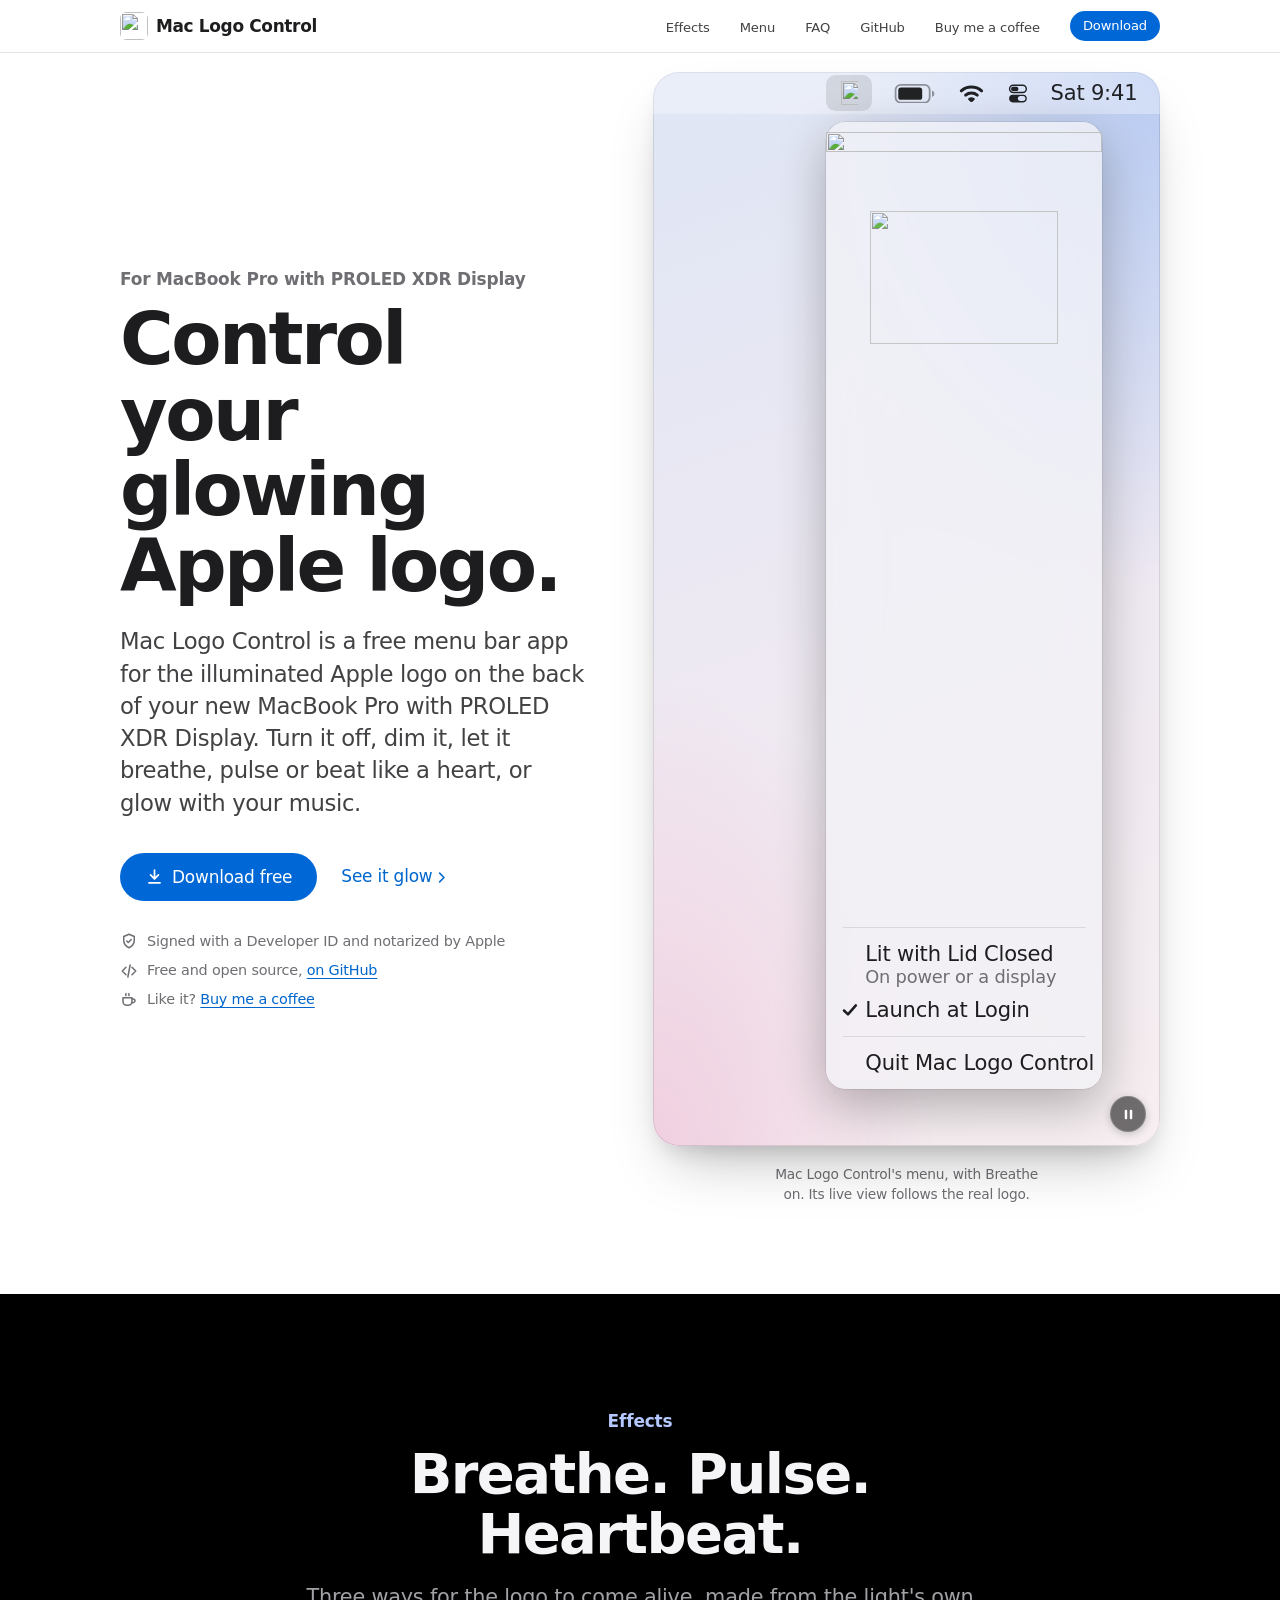
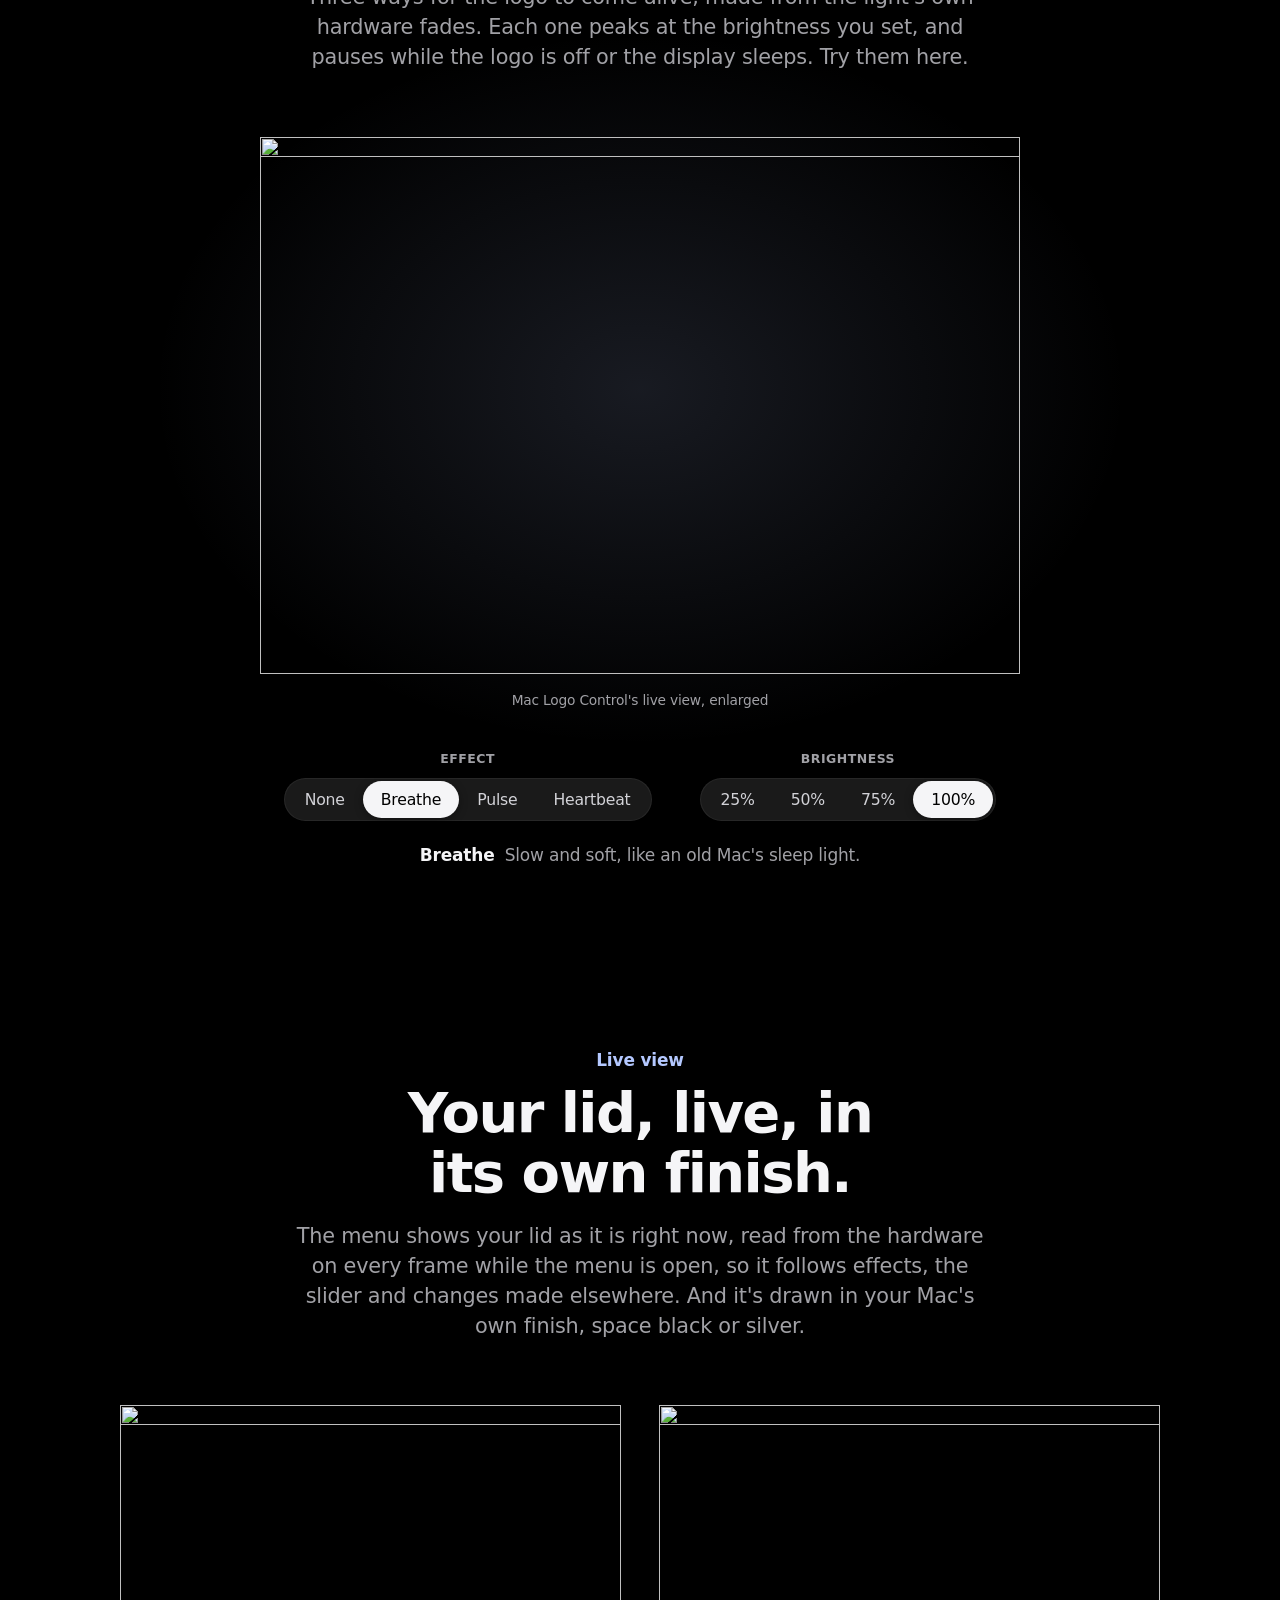
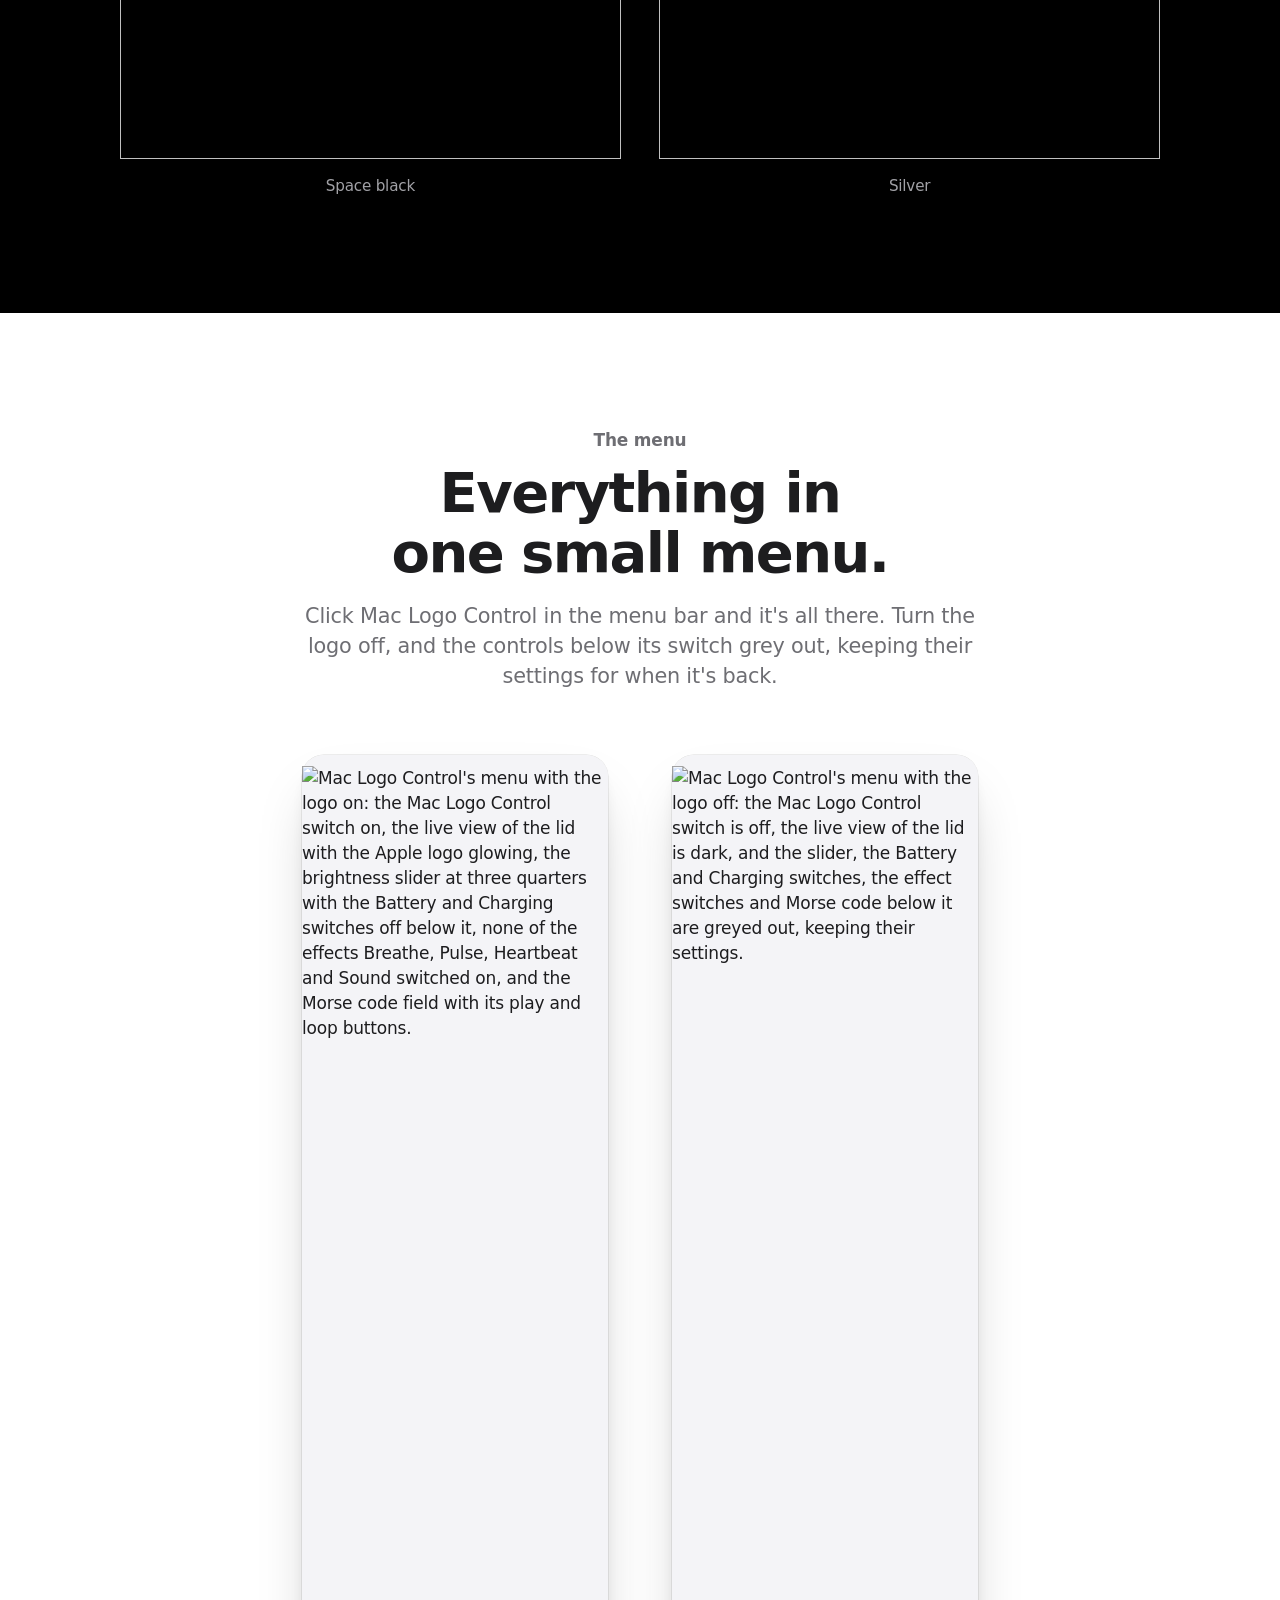
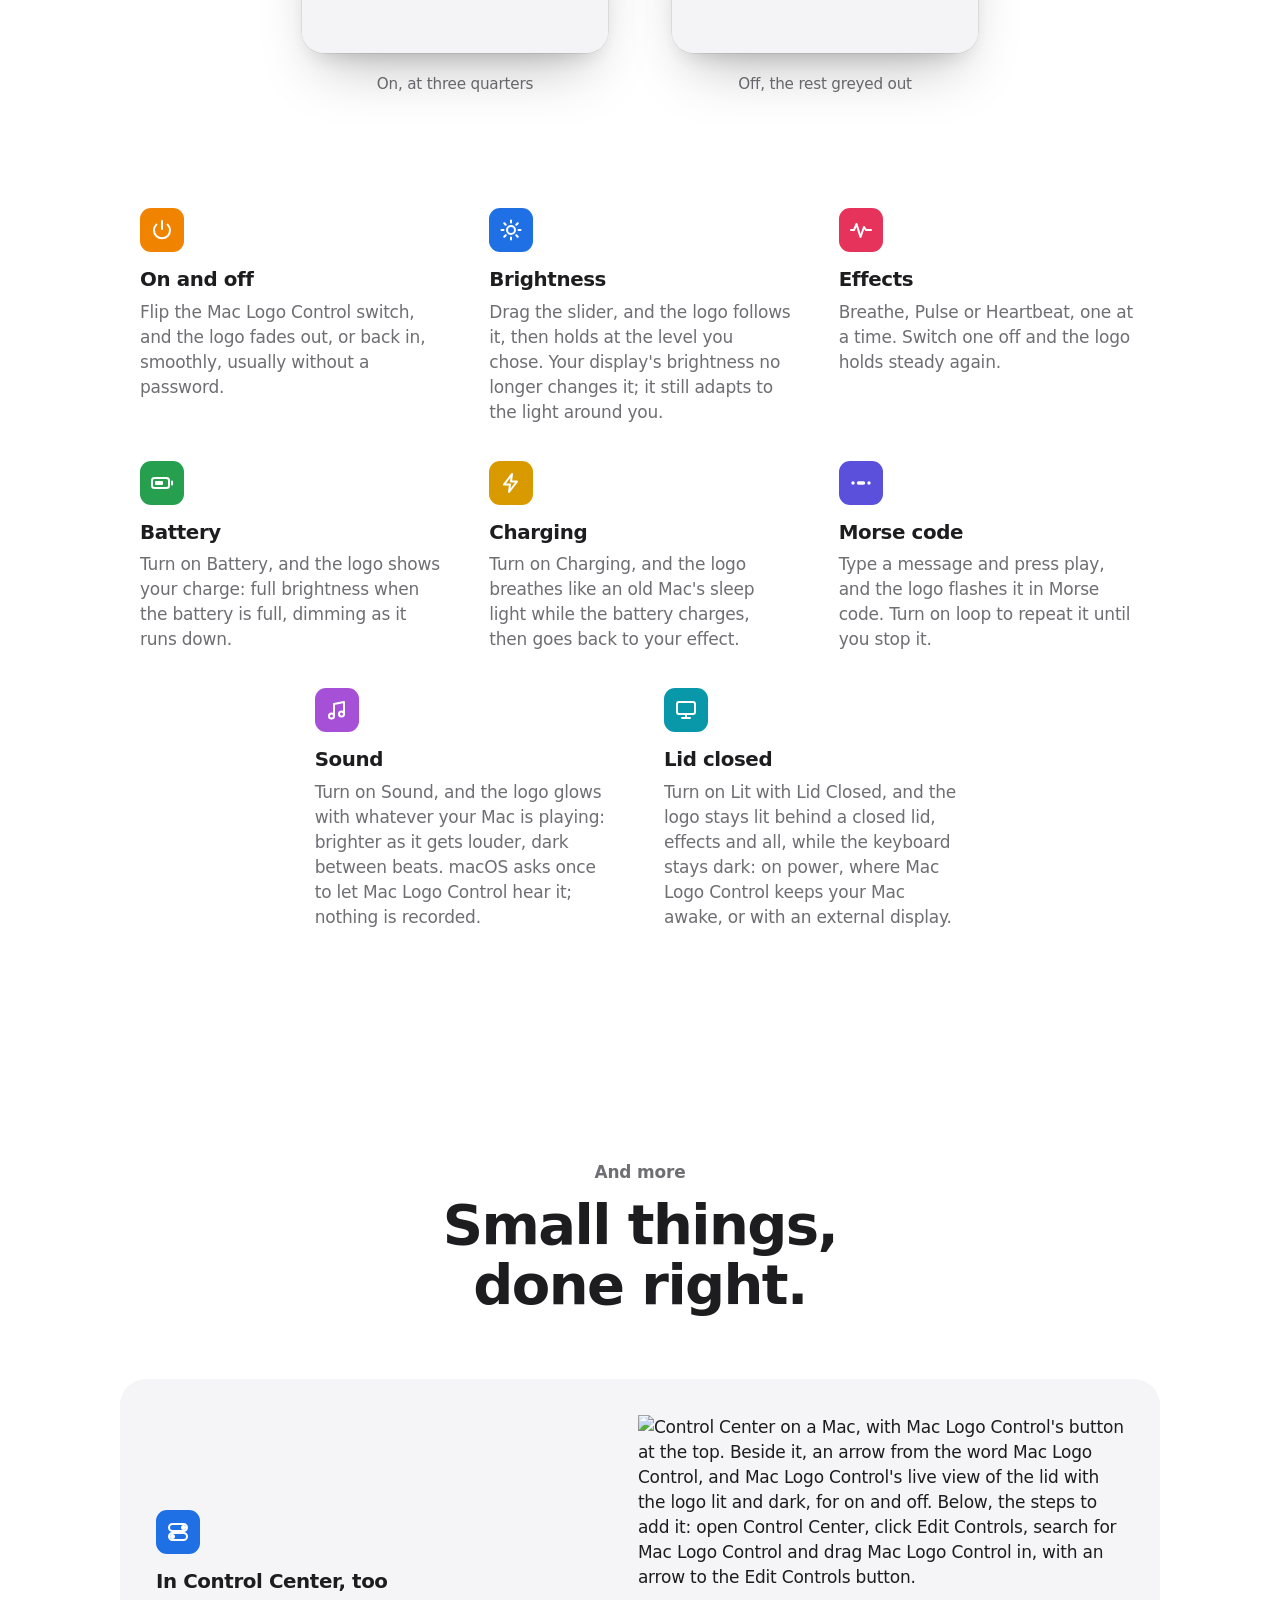
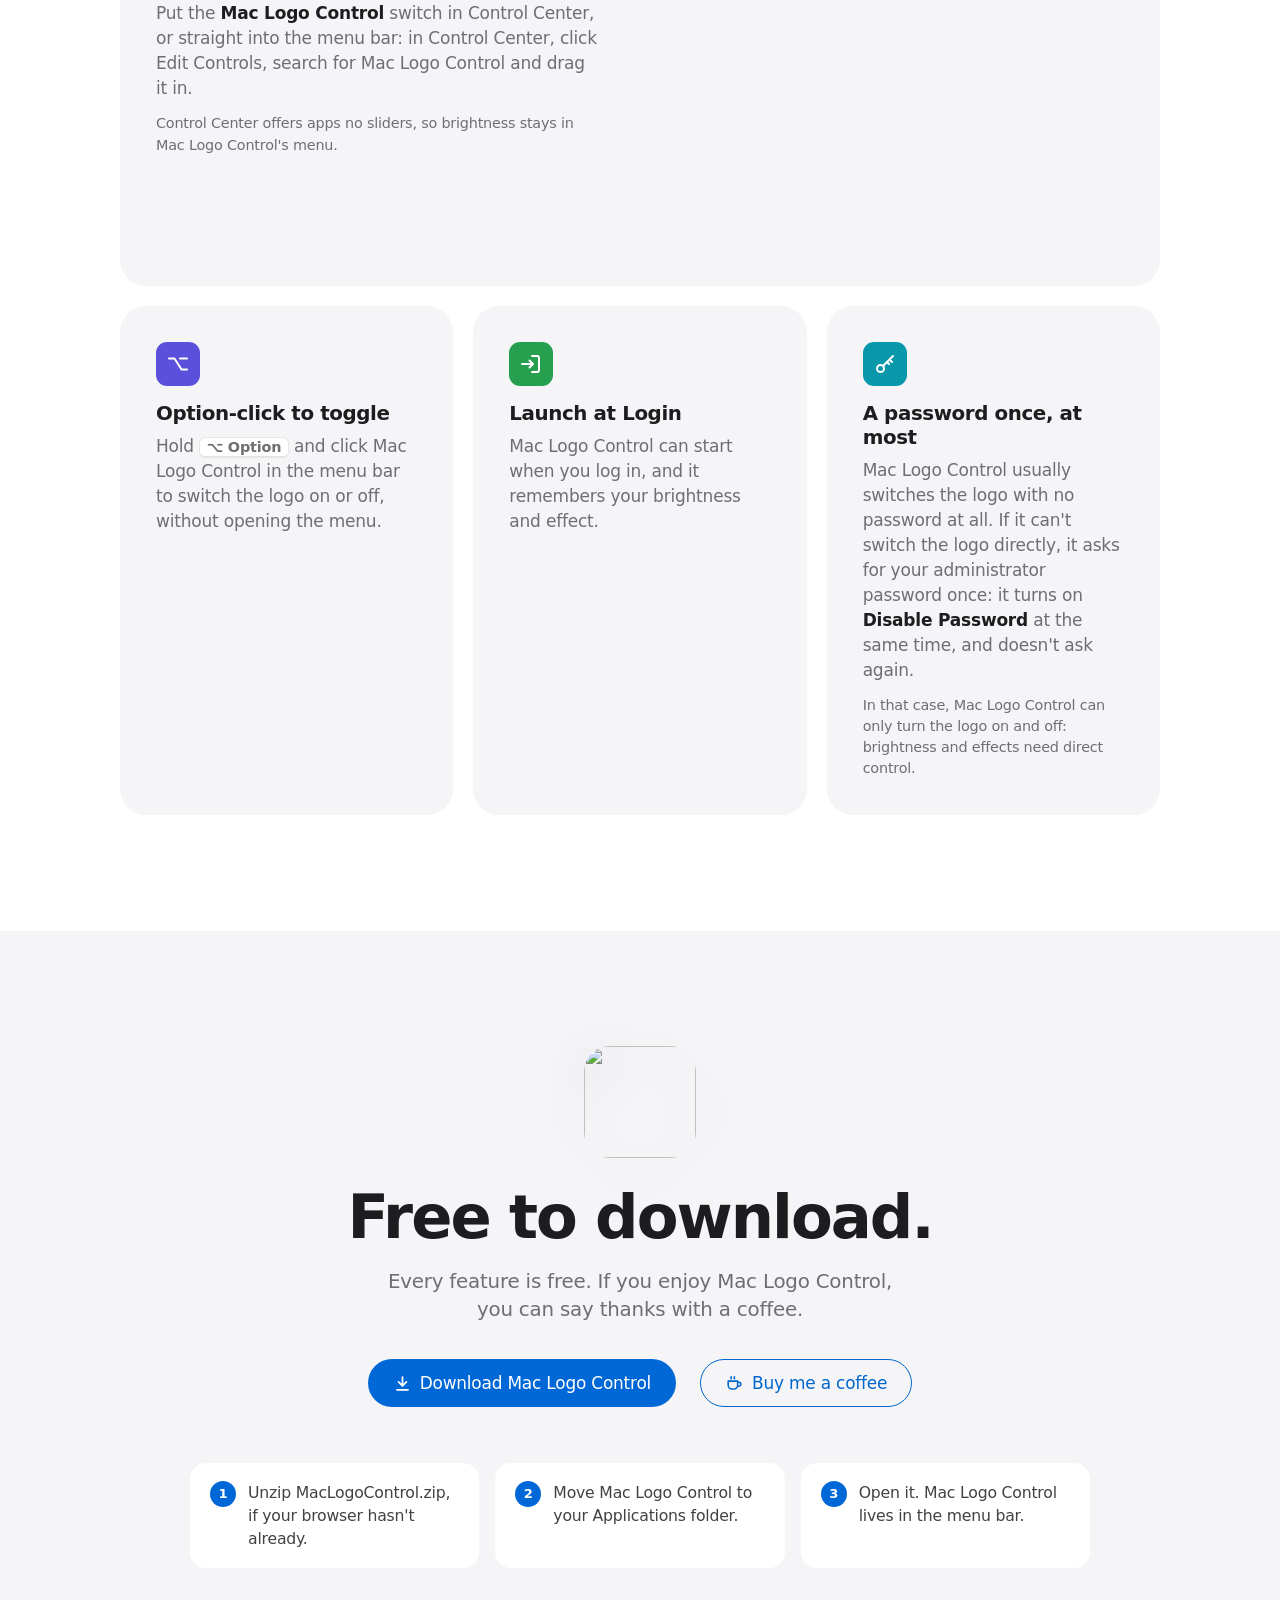
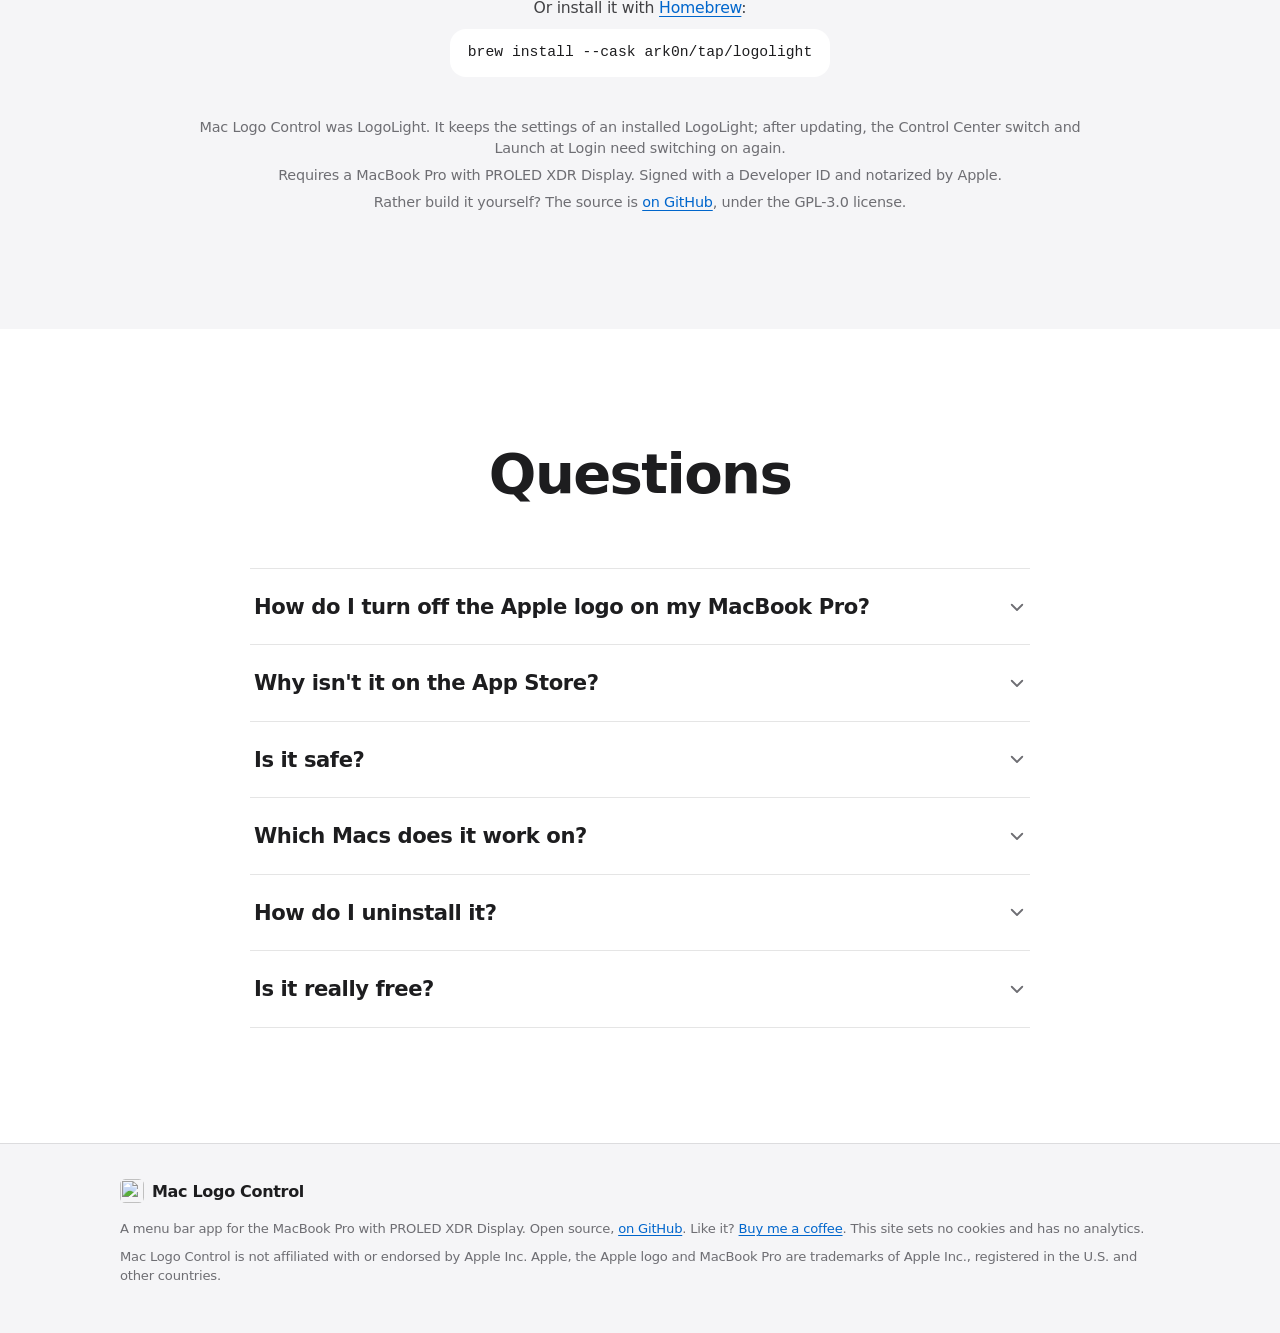
==== commit 43e9750b: "Point the README and the site at the new repository The code's home is now https://github.com/yanhui" ====
--- a/site/public/index.html
+++ b/site/public/index.html
@@ -74,9 +74,9 @@
         ],
         "isAccessibleForFree": true,
         "offers": { "@type": "Offer", "price": "0", "priceCurrency": "USD" },
-        "license": "https://opensource.org/license/mit",
+        "license": "https://opensource.org/license/gpl-3-0",
         "author": { "@type": "Person", "name": "Ark0N", "url": "https://github.com/Ark0N" },
-        "sameAs": ["https://github.com/Ark0N/MacLogoControl"]
+        "sameAs": ["https://github.com/yanhuifair/MacLogoControler"]
       },
       {
         "@type": "FAQPage",
@@ -110,7 +110,7 @@
           {
             "@type": "Question",
             "name": "Is it really free?",
-            "acceptedAnswer": { "@type": "Answer", "text": "Yes. Download it and use every feature for free. If you enjoy it, you can buy me a coffee, but it doesn't unlock anything; it just says thanks. It's open source, too: the code is on GitHub under the MIT license, so you can read it, change it or build it yourself." }
+            "acceptedAnswer": { "@type": "Answer", "text": "Yes. Download it and use every feature for free. If you enjoy it, you can buy me a coffee, but it doesn't unlock anything; it just says thanks. It's open source, too: the code is on GitHub under the GPL-3.0 license, so you can read it, change it or build it yourself." }
           }
         ]
       }
@@ -162,7 +162,7 @@
           <li class="nav-wide"><a href="#effects">Effects</a></li>
           <li class="nav-wide"><a href="#menu">Menu</a></li>
           <li><a href="#faq">FAQ</a></li>
-          <li class="nav-mid"><a href="https://github.com/Ark0N/MacLogoControl">GitHub</a></li>
+          <li class="nav-mid"><a href="https://github.com/yanhuifair/MacLogoControler">GitHub</a></li>
           <li class="nav-coffee"><a href="https://buymeacoffee.com/arkon" rel="noopener">Buy me a coffee</a></li>
           <li><a class="nav-cta" href="#download">Download</a></li>
         </ul>
@@ -186,7 +186,7 @@
           </div>
           <ul class="facts" role="list">
             <li><svg aria-hidden="true" focusable="false"><use href="#i-shield"/></svg>Signed with a Developer ID and notarized by Apple</li>
-            <li><svg aria-hidden="true" focusable="false"><use href="#i-code"/></svg><span>Free and open source, <a href="https://github.com/Ark0N/MacLogoControl">on GitHub</a></span></li>
+            <li><svg aria-hidden="true" focusable="false"><use href="#i-code"/></svg><span>Free and open source, <a href="https://github.com/yanhuifair/MacLogoControler">on GitHub</a></span></li>
             <li><svg aria-hidden="true" focusable="false"><use href="#i-cup"/></svg><span>Like it? <a href="https://buymeacoffee.com/arkon" rel="noopener">Buy me a coffee</a></span></li>
           </ul>
         </div>
@@ -475,7 +475,7 @@
         </div>
         <p class="fine">Mac Logo Control was LogoLight. It keeps the settings of an installed LogoLight; after updating, the Control Center switch and Launch at Login need switching on again.</p>
         <p class="fine">Requires a MacBook Pro with PROLED XDR Display. Signed with a Developer ID and notarized by Apple.</p>
-        <p class="fine">Rather build it yourself? The source is <a href="https://github.com/Ark0N/MacLogoControl">on GitHub</a>, under the MIT license.</p>
+        <p class="fine">Rather build it yourself? The source is <a href="https://github.com/yanhuifair/MacLogoControler">on GitHub</a>, under the GPL-3.0 license.</p>
       </div>
     </section>
 
@@ -507,7 +507,7 @@
             <div class="answer">
               <p>Mac Logo Control is signed with a Developer ID and notarized by Apple, which means Apple has checked it for malicious software.</p>
               <p>It usually needs no password. If Mac Logo Control can't switch the logo directly, it asks for one once, in the standard macOS dialog, and installs a small rule (in <code>/etc/sudoers.d</code>) that lets your user account run exactly two commands without a password: Apple's documented commands to turn the logo off and back on. Nothing else. The rule is checked before it's installed, so it can't break <code>sudo</code>, and unchecking <strong>Disable Password</strong> removes it.</p>
-              <p>And the whole source is <a href="https://github.com/Ark0N/MacLogoControl">on GitHub</a>, so anyone can check what it does.</p>
+              <p>And the whole source is <a href="https://github.com/yanhuifair/MacLogoControler">on GitHub</a>, so anyone can check what it does.</p>
             </div>
           </details>
 
@@ -534,7 +534,7 @@
             <summary><h3>Is it really free?</h3><svg aria-hidden="true" focusable="false"><use href="#i-chevron"/></svg></summary>
             <div class="answer">
               <p>Yes. Download it and use every feature for free. If you enjoy it, you can <a href="https://buymeacoffee.com/arkon" rel="noopener">buy me a coffee</a>, but it doesn't unlock anything; it just says thanks.</p>
-              <p>It's open source, too: the code is <a href="https://github.com/Ark0N/MacLogoControl">on GitHub</a> under the MIT license, so you can read it, change it or build it yourself.</p>
+              <p>It's open source, too: the code is <a href="https://github.com/yanhuifair/MacLogoControler">on GitHub</a> under the GPL-3.0 license, so you can read it, change it or build it yourself.</p>
             </div>
           </details>
         </div>
@@ -548,7 +548,7 @@
         <img src="images/app-icon-128.png" width="24" height="24" alt="">
         <span>Mac Logo Control</span>
       </p>
-      <p>A menu bar app for the MacBook Pro with PROLED XDR Display. Open source, <a href="https://github.com/Ark0N/MacLogoControl">on GitHub</a>. Like it? <a href="https://buymeacoffee.com/arkon" rel="noopener">Buy me a coffee</a>. This site sets no cookies and has no analytics.</p>
+      <p>A menu bar app for the MacBook Pro with PROLED XDR Display. Open source, <a href="https://github.com/yanhuifair/MacLogoControler">on GitHub</a>. Like it? <a href="https://buymeacoffee.com/arkon" rel="noopener">Buy me a coffee</a>. This site sets no cookies and has no analytics.</p>
       <p>Mac Logo Control is not affiliated with or endorsed by Apple Inc. Apple, the Apple logo and MacBook Pro are trademarks of Apple Inc., registered in the U.S. and other countries.</p>
     </div>
   </footer>
